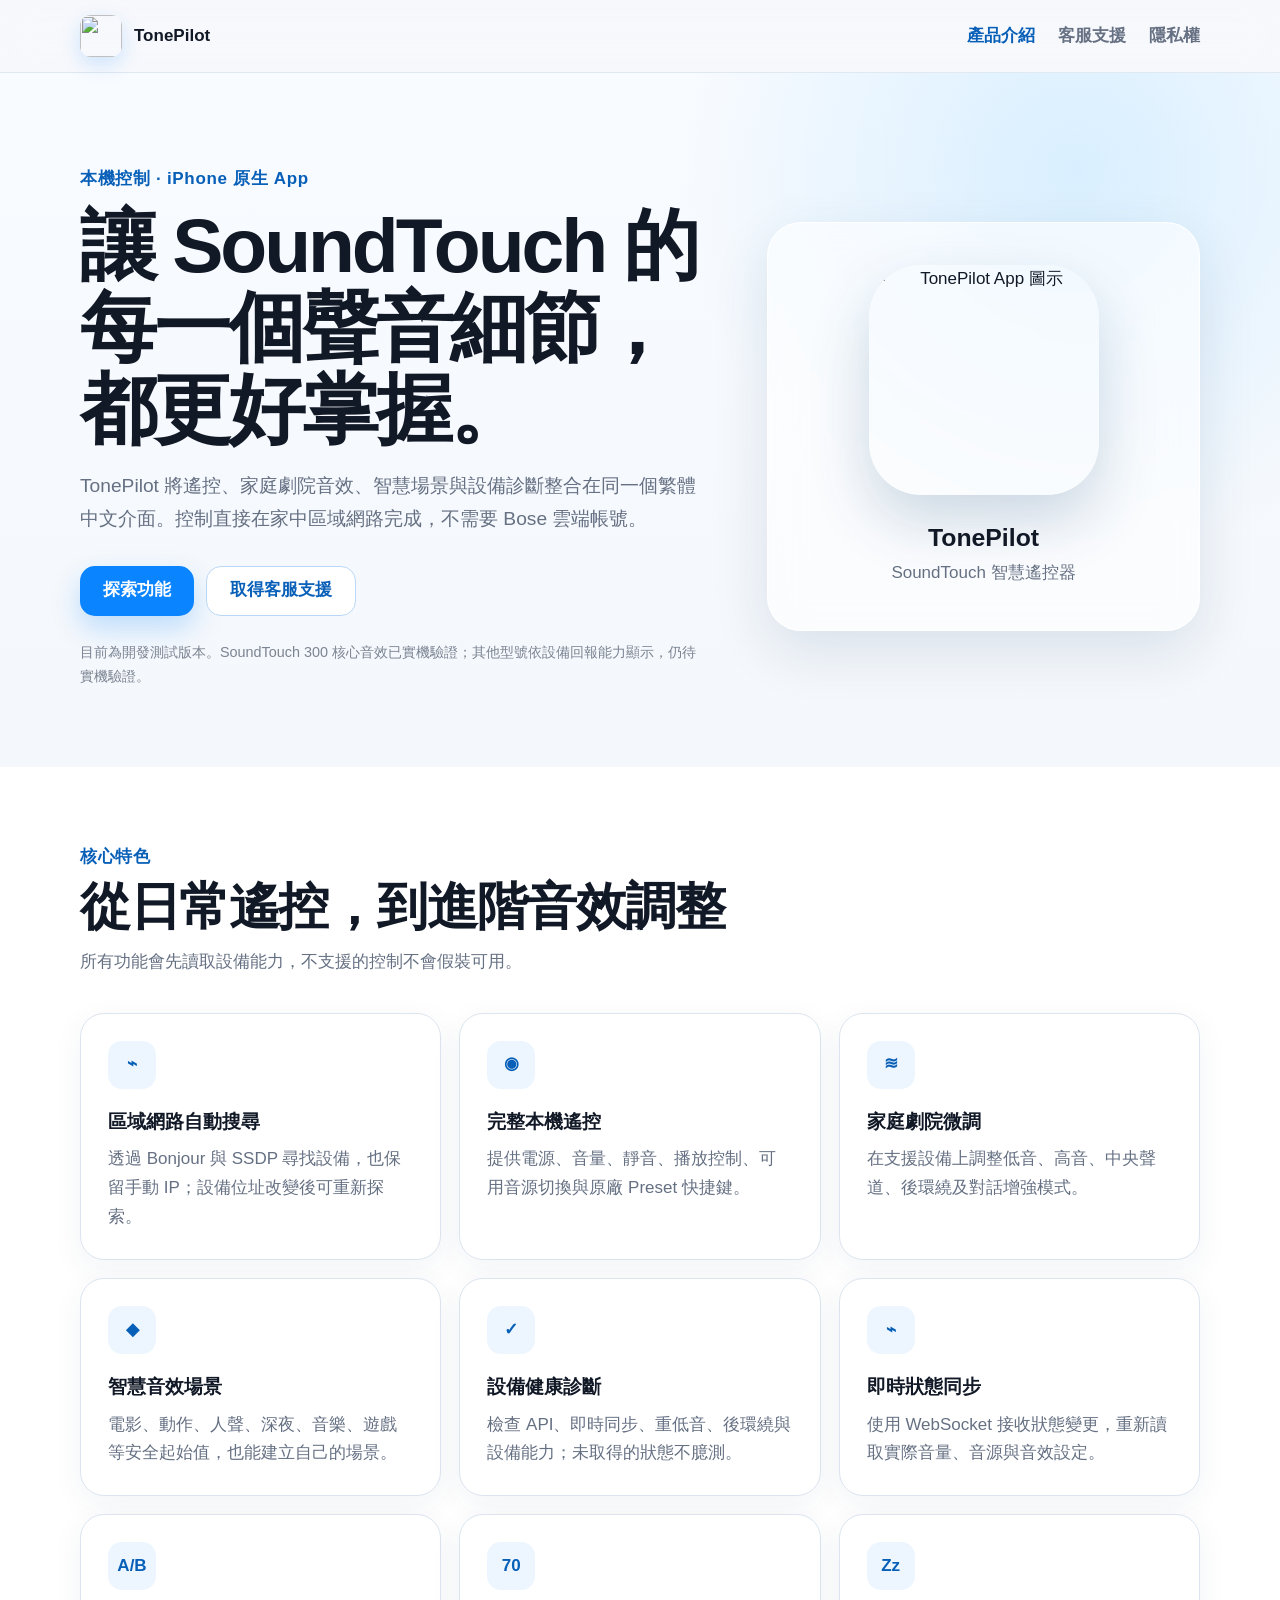
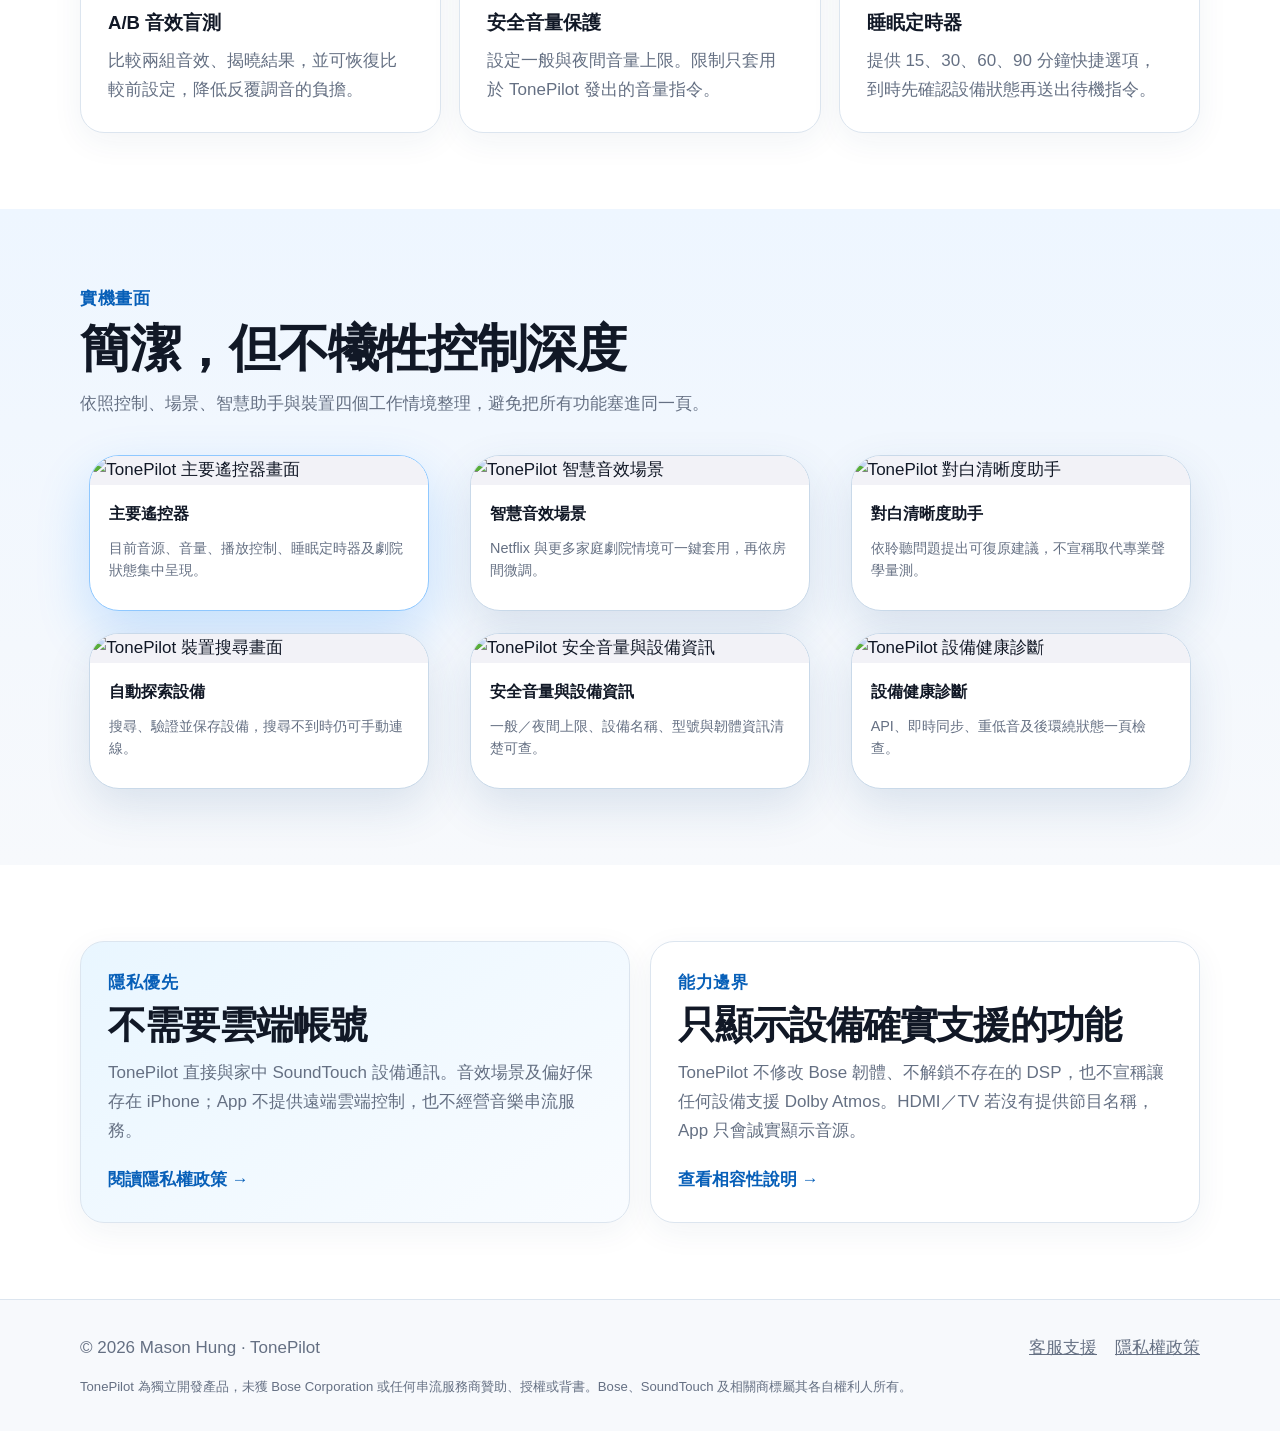
==== index.html @ 0eb0bddc "發布 TonePilot 支援網站" ====
<!doctype html>
<html lang="zh-Hant">
<head>
  <meta charset="utf-8">
  <meta name="viewport" content="width=device-width, initial-scale=1">
  <meta name="description" content="TonePilot 是專為相容 Bose SoundTouch 設備打造的 iPhone 智慧遙控與音效控制中心。">
  <title>TonePilot｜SoundTouch 智慧遙控器</title>
  <link rel="icon" type="image/png" href="assets/app-icon.png">
  <link rel="stylesheet" href="styles.css">
</head>
<body>
  <header class="site-header">
    <div class="wrap nav">
      <a class="brand" href="index.html"><img src="assets/app-icon.png" alt=""><span>TonePilot</span></a>
      <nav class="nav-links" aria-label="主要導覽">
        <a href="index.html" aria-current="page">產品介紹</a>
        <a href="support.html">客服支援</a>
        <a href="privacy.html">隱私權</a>
      </nav>
    </div>
  </header>

  <main>
    <section class="hero">
      <div class="wrap hero-grid">
        <div>
          <div class="eyebrow">本機控制 · iPhone 原生 App</div>
          <h1>讓 SoundTouch 的每一個聲音細節，都更好掌握。</h1>
          <p class="lead">TonePilot 將遙控、家庭劇院音效、智慧場景與設備診斷整合在同一個繁體中文介面。控制直接在家中區域網路完成，不需要 Bose 雲端帳號。</p>
          <div class="actions">
            <a class="button primary" href="#features">探索功能</a>
            <a class="button secondary" href="support.html">取得客服支援</a>
          </div>
          <p class="development-note">目前為開發測試版本。SoundTouch 300 核心音效已實機驗證；其他型號依設備回報能力顯示，仍待實機驗證。</p>
        </div>
        <div class="hero-product">
          <img class="app-icon" src="assets/app-icon.png" alt="TonePilot App 圖示">
          <div><strong>TonePilot</strong><span>SoundTouch 智慧遙控器</span></div>
        </div>
      </div>
    </section>

    <section class="section white" id="features">
      <div class="wrap">
        <div class="section-head"><div class="eyebrow">核心特色</div><h2>從日常遙控，到進階音效調整</h2><p>所有功能會先讀取設備能力，不支援的控制不會假裝可用。</p></div>
        <div class="features">
          <article class="card"><div class="feature-icon">⌁</div><h3>區域網路自動搜尋</h3><p>透過 Bonjour 與 SSDP 尋找設備，也保留手動 IP；設備位址改變後可重新探索。</p></article>
          <article class="card"><div class="feature-icon">◉</div><h3>完整本機遙控</h3><p>提供電源、音量、靜音、播放控制、可用音源切換與原廠 Preset 快捷鍵。</p></article>
          <article class="card"><div class="feature-icon">≋</div><h3>家庭劇院微調</h3><p>在支援設備上調整低音、高音、中央聲道、後環繞及對話增強模式。</p></article>
          <article class="card"><div class="feature-icon">◆</div><h3>智慧音效場景</h3><p>電影、動作、人聲、深夜、音樂、遊戲等安全起始值，也能建立自己的場景。</p></article>
          <article class="card"><div class="feature-icon">✓</div><h3>設備健康診斷</h3><p>檢查 API、即時同步、重低音、後環繞與設備能力；未取得的狀態不臆測。</p></article>
          <article class="card"><div class="feature-icon">⌁</div><h3>即時狀態同步</h3><p>使用 WebSocket 接收狀態變更，重新讀取實際音量、音源與音效設定。</p></article>
          <article class="card"><div class="feature-icon">A/B</div><h3>A/B 音效盲測</h3><p>比較兩組音效、揭曉結果，並可恢復比較前設定，降低反覆調音的負擔。</p></article>
          <article class="card"><div class="feature-icon">70</div><h3>安全音量保護</h3><p>設定一般與夜間音量上限。限制只套用於 TonePilot 發出的音量指令。</p></article>
          <article class="card"><div class="feature-icon">Zz</div><h3>睡眠定時器</h3><p>提供 15、30、60、90 分鐘快捷選項，到時先確認設備狀態再送出待機指令。</p></article>
        </div>
      </div>
    </section>

    <section class="section showcase">
      <div class="wrap">
        <div class="section-head"><div class="eyebrow">實機畫面</div><h2>簡潔，但不犧牲控制深度</h2><p>依照控制、場景、智慧助手與裝置四個工作情境整理，避免把所有功能塞進同一頁。</p></div>
        <div class="screens">
          <figure class="phone-shot featured"><img src="assets/control.jpg" alt="TonePilot 主要遙控器畫面" loading="lazy"><figcaption><strong>主要遙控器</strong><span>目前音源、音量、播放控制、睡眠定時器及劇院狀態集中呈現。</span></figcaption></figure>
          <figure class="phone-shot"><img src="assets/scenes.jpg" alt="TonePilot 智慧音效場景" loading="lazy"><figcaption><strong>智慧音效場景</strong><span>Netflix 與更多家庭劇院情境可一鍵套用，再依房間微調。</span></figcaption></figure>
          <figure class="phone-shot"><img src="assets/assistant.jpg" alt="TonePilot 對白清晰度助手" loading="lazy"><figcaption><strong>對白清晰度助手</strong><span>依聆聽問題提出可復原建議，不宣稱取代專業聲學量測。</span></figcaption></figure>
          <figure class="phone-shot"><img src="assets/devices.jpg" alt="TonePilot 裝置搜尋畫面" loading="lazy"><figcaption><strong>自動探索設備</strong><span>搜尋、驗證並保存設備，搜尋不到時仍可手動連線。</span></figcaption></figure>
          <figure class="phone-shot"><img src="assets/safety.jpg" alt="TonePilot 安全音量與設備資訊" loading="lazy"><figcaption><strong>安全音量與設備資訊</strong><span>一般／夜間上限、設備名稱、型號與韌體資訊清楚可查。</span></figcaption></figure>
          <figure class="phone-shot"><img src="assets/diagnostics.jpg" alt="TonePilot 設備健康診斷" loading="lazy"><figcaption><strong>設備健康診斷</strong><span>API、即時同步、重低音及後環繞狀態一頁檢查。</span></figcaption></figure>
        </div>
      </div>
    </section>

    <section class="section white">
      <div class="wrap split">
        <article class="card emphasis"><div class="eyebrow">隱私優先</div><h2>不需要雲端帳號</h2><p>TonePilot 直接與家中 SoundTouch 設備通訊。音效場景及偏好保存在 iPhone；App 不提供遠端雲端控制，也不經營音樂串流服務。</p><a class="text-link" href="privacy.html">閱讀隱私權政策 →</a></article>
        <article class="card"><div class="eyebrow">能力邊界</div><h2>只顯示設備確實支援的功能</h2><p>TonePilot 不修改 Bose 韌體、不解鎖不存在的 DSP，也不宣稱讓任何設備支援 Dolby Atmos。HDMI／TV 若沒有提供節目名稱，App 只會誠實顯示音源。</p><a class="text-link" href="support.html#compatibility">查看相容性說明 →</a></article>
      </div>
    </section>
  </main>

  <footer class="site-footer"><div class="wrap footer-row"><span>© 2026 Mason Hung · TonePilot</span><nav><a href="support.html">客服支援</a><a href="privacy.html">隱私權政策</a></nav></div><div class="wrap disclaimer">TonePilot 為獨立開發產品，未獲 Bose Corporation 或任何串流服務商贊助、授權或背書。Bose、SoundTouch 及相關商標屬其各自權利人所有。</div></footer>
</body>
</html>
---- styles.css ----
:root {
  color-scheme: light;
  --blue: #0a84ff;
  --blue-dark: #075fb8;
  --ink: #111826;
  --muted: #657083;
  --line: #dce5ef;
  --surface: #fff;
  --soft: #edf6ff;
  --page: #f5f7fb;
  --green: #23a55a;
  --shadow: 0 20px 56px rgba(22, 62, 104, .12);
}

* { box-sizing: border-box; }
html { scroll-behavior: smooth; }
body { margin: 0; font-family: -apple-system, BlinkMacSystemFont, "SF Pro Text", "PingFang TC", "Noto Sans TC", sans-serif; color: var(--ink); background: var(--page); font-size: 17px; line-height: 1.7; }
a { color: var(--blue-dark); }
.wrap { width: min(1120px, calc(100% - 40px)); margin: 0 auto; }
.site-header { position: sticky; top: 0; z-index: 20; border-bottom: 1px solid rgba(220, 229, 239, .84); background: rgba(247, 249, 252, .88); backdrop-filter: blur(18px); }
.nav { min-height: 72px; display: flex; align-items: center; gap: 28px; }
.brand { display: flex; align-items: center; gap: 12px; text-decoration: none; color: var(--ink); font-weight: 780; }
.brand img { width: 42px; height: 42px; border-radius: 11px; box-shadow: 0 7px 20px rgba(10, 132, 255, .18); }
.nav-links { margin-left: auto; display: flex; gap: 23px; }
.nav-links a { color: var(--muted); text-decoration: none; font-weight: 650; }
.nav-links a:hover, .nav-links a[aria-current="page"] { color: var(--blue-dark); }
.hero { padding: 92px 0 78px; overflow: hidden; background: radial-gradient(circle at 84% 14%, #d9efff 0, transparent 32%), linear-gradient(180deg, #f8fbff 0%, #f4f7fb 100%); }
.hero-grid { display: grid; grid-template-columns: 1.18fr .82fr; gap: 64px; align-items: center; }
.eyebrow { color: var(--blue-dark); font-weight: 780; letter-spacing: .04em; }
h1 { margin: 10px 0 20px; max-width: 790px; font-size: clamp(2.55rem, 6vw, 5rem); line-height: 1.07; letter-spacing: -.04em; }
.lead { max-width: 720px; color: var(--muted); font-size: 1.2rem; }
.actions { display: flex; flex-wrap: wrap; gap: 12px; margin-top: 30px; }
.button { display: inline-flex; align-items: center; justify-content: center; min-height: 50px; padding: 0 23px; border-radius: 15px; text-decoration: none; font-weight: 740; }
.button.primary { color: white; background: var(--blue); box-shadow: 0 12px 28px rgba(10, 132, 255, .24); }
.button.secondary { color: var(--blue-dark); border: 1px solid #b9d8f7; background: var(--surface); }
.development-note { max-width: 700px; margin: 24px 0 0; color: #7b8492; font-size: .9rem; }
.hero-product { display: grid; justify-items: center; gap: 22px; padding: 42px 28px; border: 1px solid rgba(255,255,255,.9); border-radius: 34px; background: rgba(255,255,255,.6); box-shadow: var(--shadow); backdrop-filter: blur(18px); text-align: center; }
.hero-product .app-icon { width: min(230px, 62vw); aspect-ratio: 1; border-radius: 52px; box-shadow: 0 26px 60px rgba(22, 70, 120, .2); }
.hero-product strong { display: block; font-size: 1.55rem; }
.hero-product span { display: block; color: var(--muted); }
.section { padding: 76px 0; }
.section.white { background: var(--surface); }
.showcase { background: linear-gradient(180deg, #eef6ff 0%, #f7f9fc 100%); }
.section-head { max-width: 760px; margin-bottom: 36px; }
.section h2, .legal h1 { margin: 6px 0 12px; font-size: clamp(2rem, 4vw, 3.25rem); line-height: 1.14; letter-spacing: -.028em; }
.section-head p, .page-hero p { color: var(--muted); margin: 0; }
.features { display: grid; grid-template-columns: repeat(3, 1fr); gap: 18px; }
.card { padding: 27px; border: 1px solid var(--line); border-radius: 24px; background: var(--surface); box-shadow: 0 9px 32px rgba(30, 70, 110, .06); }
.feature-icon { display: grid; place-items: center; width: 48px; height: 48px; margin-bottom: 17px; border-radius: 14px; color: var(--blue-dark); background: var(--soft); font-weight: 820; }
.card h3 { margin: 0 0 8px; font-size: 1.16rem; }
.card p { margin: 0; color: var(--muted); }
.screens { display: grid; grid-template-columns: repeat(3, minmax(0, 1fr)); gap: 22px; align-items: start; }
.phone-shot { width: 100%; max-width: 340px; margin: 0 auto; overflow: hidden; border: 1px solid #c9d9e9; border-radius: 30px; background: var(--surface); box-shadow: 0 18px 46px rgba(28, 78, 128, .13); }
.phone-shot img { display: block; width: 100%; height: auto; background: #f2f2f7; }
.phone-shot figcaption { display: grid; gap: 4px; min-height: 125px; padding: 17px 19px 20px; color: var(--muted); font-size: .9rem; line-height: 1.5; }
.phone-shot figcaption strong { color: var(--ink); font-size: 1rem; }
.phone-shot.featured { border-color: #8fc8ff; box-shadow: 0 22px 54px rgba(10, 132, 255, .2); }
.split { display: grid; grid-template-columns: 1fr 1fr; gap: 20px; }
.split .card h2 { font-size: clamp(1.8rem, 3vw, 2.5rem); }
.emphasis { background: linear-gradient(145deg, #e9f6ff, #f9fcff); }
.text-link { display: inline-block; margin-top: 20px; text-decoration: none; font-weight: 740; }
.page-hero { padding: 68px 0 28px; }
.legal { padding: 24px 0 86px; }
.legal article { max-width: 860px; padding: clamp(24px, 5vw, 54px); border: 1px solid var(--line); border-radius: 28px; background: var(--surface); box-shadow: var(--shadow); }
.legal h2 { margin-top: 36px; margin-bottom: 9px; font-size: 1.38rem; }
.legal h2:first-child { margin-top: 0; }
.legal p, .legal li { color: #49566a; }
.legal ul, .legal ol { padding-left: 1.3rem; }
.checklist li { margin-bottom: 9px; }
.faq { display: grid; gap: 12px; }
details { padding: 19px 20px; border: 1px solid var(--line); border-radius: 17px; background: var(--surface); }
summary { cursor: pointer; font-weight: 740; }
details p { margin: 10px 0 0; color: var(--muted); }
code { padding: 2px 6px; border-radius: 6px; background: #edf2f7; }
.table-wrap { overflow-x: auto; }
table { width: 100%; border-collapse: collapse; }
th, td { padding: 14px; border-bottom: 1px solid var(--line); text-align: left; vertical-align: top; }
th { color: var(--blue-dark); }
.note { margin: 28px 0 0; padding: 18px 20px; border-left: 4px solid var(--blue); border-radius: 10px; background: var(--soft); }
.contact-card { margin-top: 30px; padding: 29px; border-radius: 23px; color: white; background: linear-gradient(135deg, #0a84ff, #1751b9); }
.contact-card h2 { margin-top: 0; }
.contact-card p, .contact-card a { color: white; }
.contact-card a { font-weight: 760; }
.site-footer { padding: 34px 0; border-top: 1px solid var(--line); color: var(--muted); background: #f7f9fc; }
.footer-row { display: flex; align-items: center; gap: 18px; }
.footer-row nav { margin-left: auto; display: flex; gap: 18px; }
.footer-row a { color: var(--muted); }
.disclaimer { margin-top: 14px; font-size: .82rem; line-height: 1.55; }

@media (max-width: 800px) {
  .wrap { width: min(100% - 28px, 700px); }
  .nav { min-height: 64px; }
  .brand span { display: none; }
  .nav-links { gap: 14px; font-size: .92rem; }
  .hero { padding: 56px 0 48px; }
  .hero-grid { grid-template-columns: 1fr; gap: 28px; }
  .hero-product { order: -1; padding: 28px; }
  .hero-product .app-icon { width: 165px; border-radius: 38px; }
  .features { grid-template-columns: repeat(2, 1fr); }
  .screens { grid-template-columns: repeat(2, minmax(0, 1fr)); gap: 16px; }
  .section { padding: 54px 0; }
  .split { grid-template-columns: 1fr; }
}

@media (max-width: 540px) {
  body { font-size: 16px; }
  .nav-links { gap: 11px; font-size: .84rem; }
  .features, .screens { grid-template-columns: 1fr; }
  .phone-shot { max-width: 350px; }
  .footer-row { align-items: flex-start; flex-direction: column; }
  .footer-row nav { margin-left: 0; flex-wrap: wrap; }
}

@media (prefers-reduced-motion: no-preference) {
  .button, .card { transition: transform .18s ease, box-shadow .18s ease; }
  .button:hover, .card:hover { transform: translateY(-2px); }
}
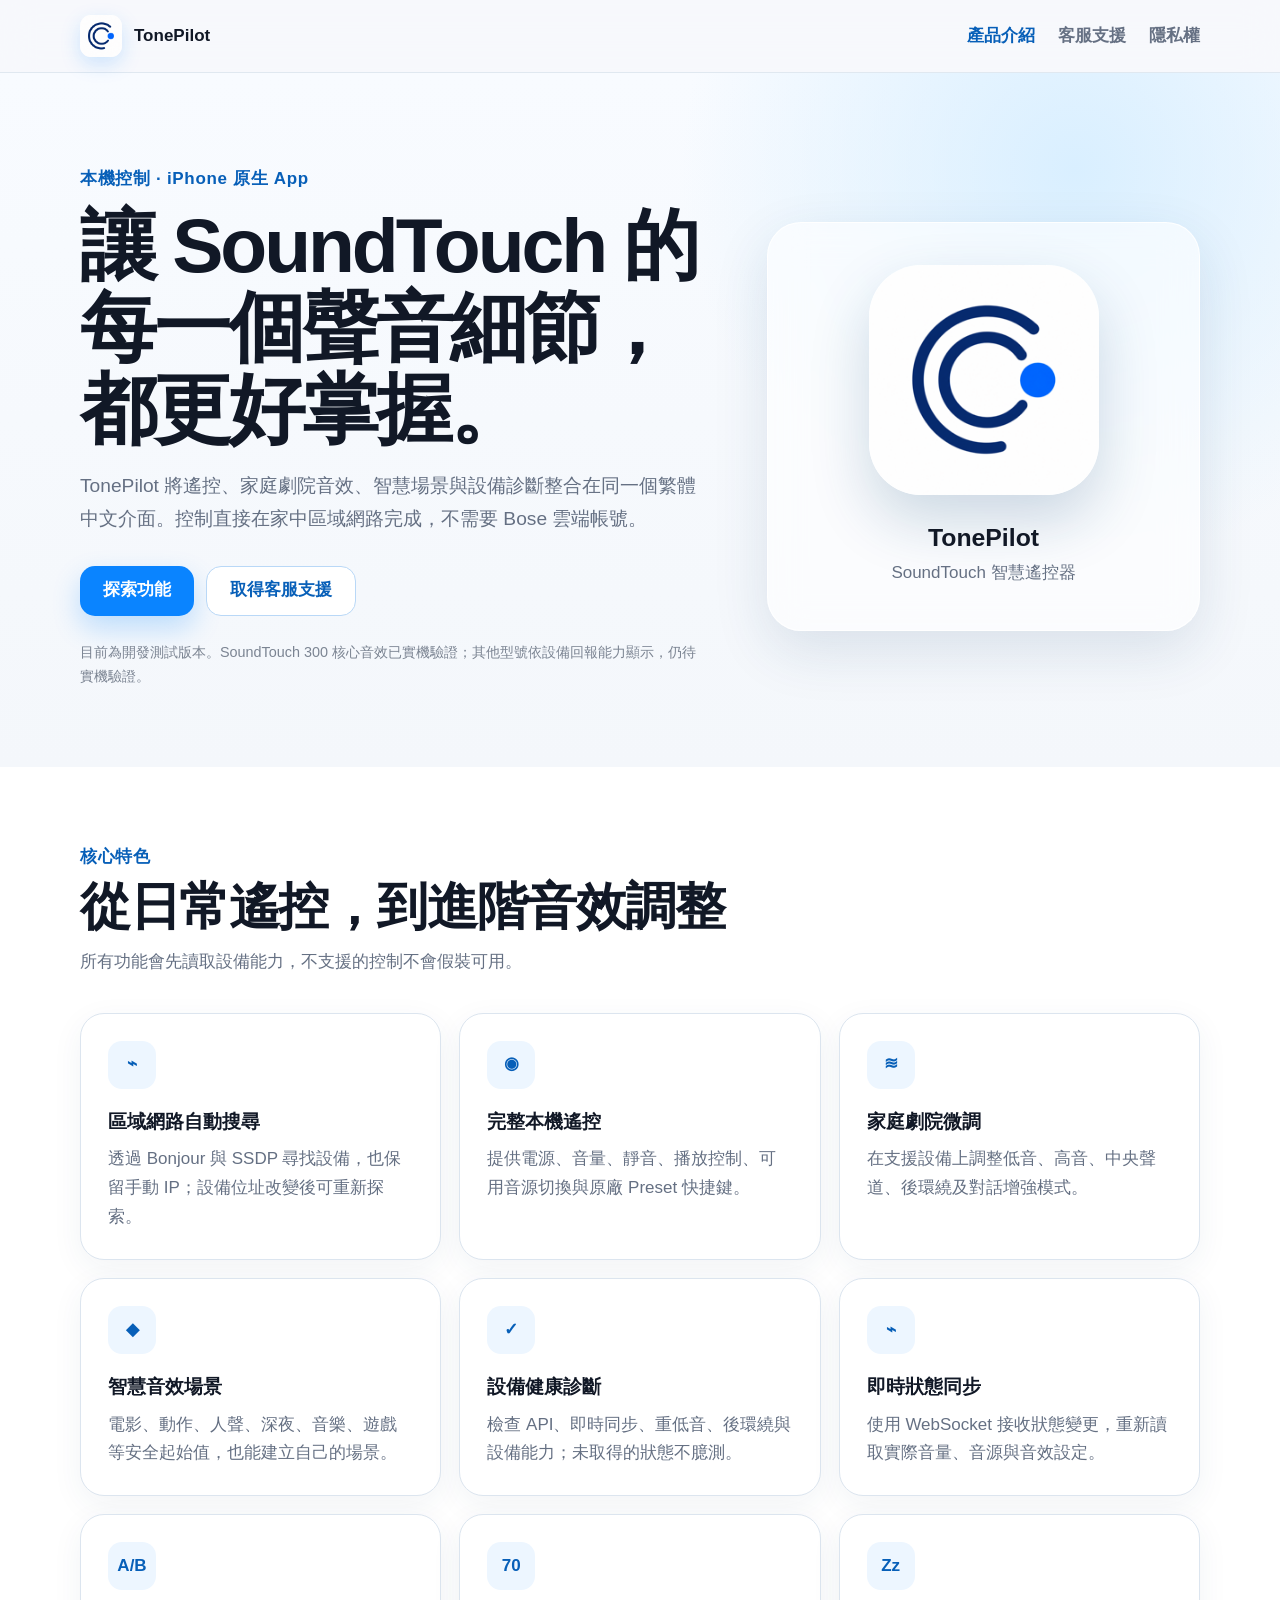
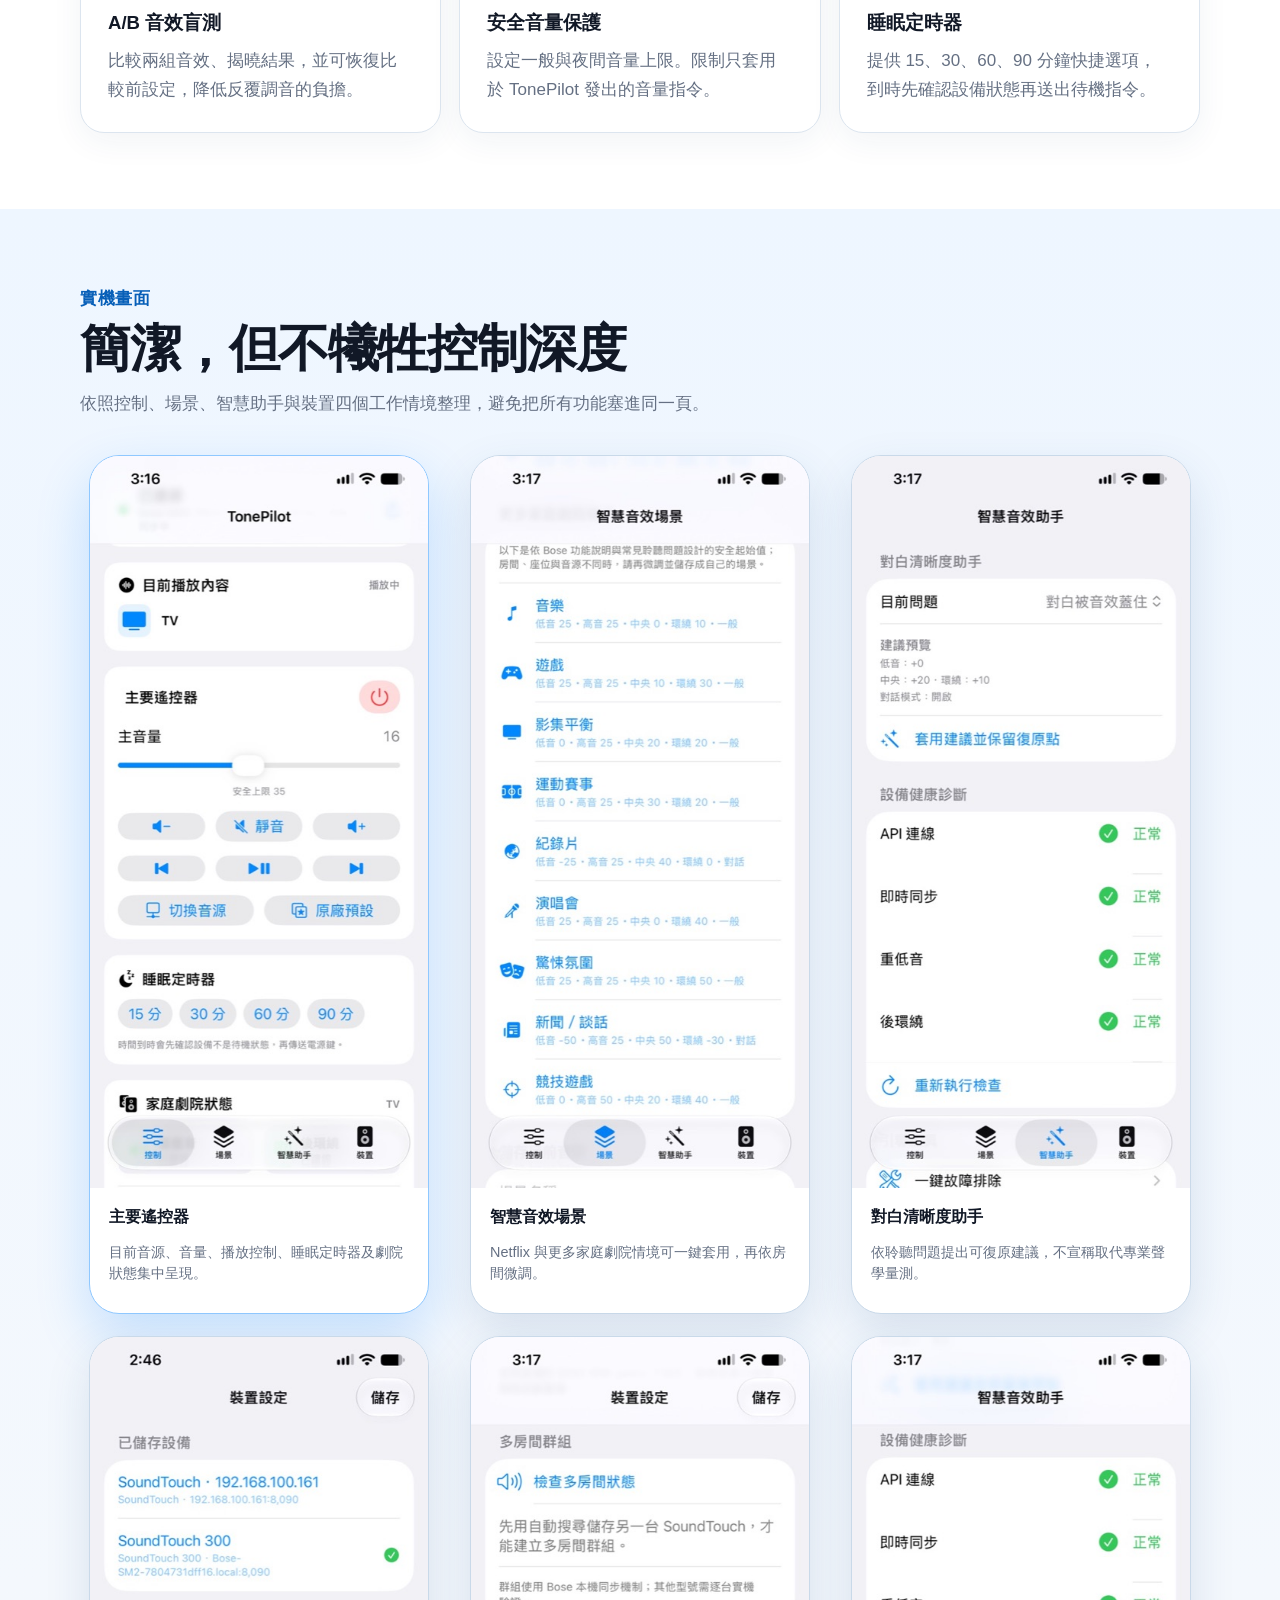
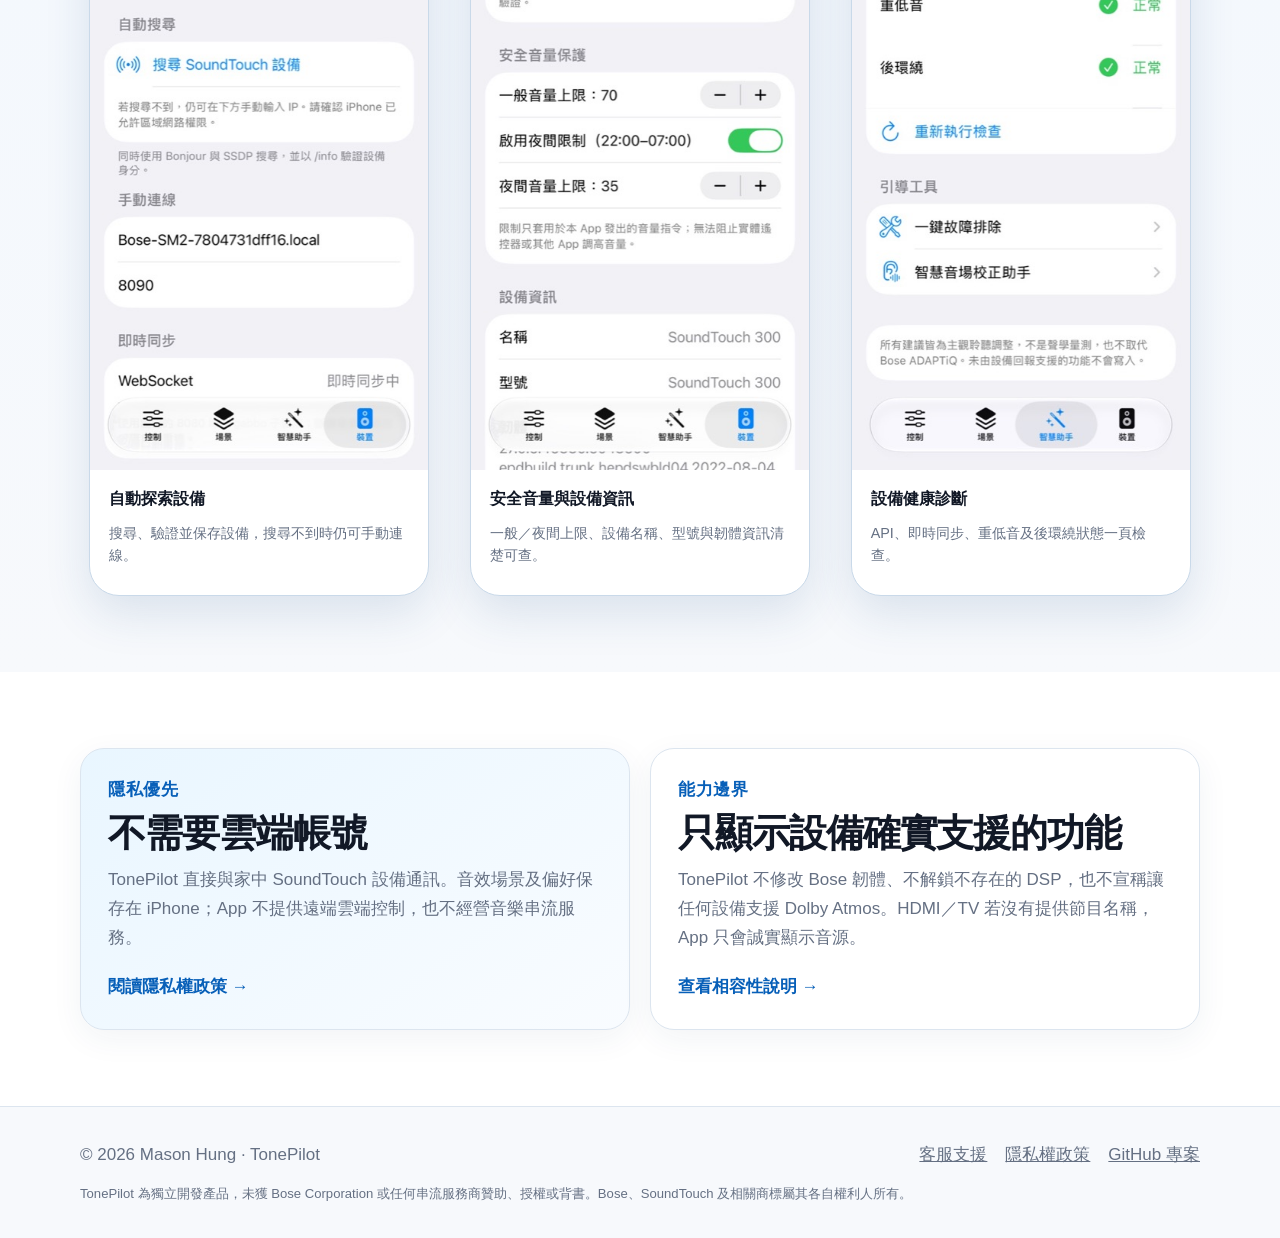
==== commit e911cd7d: "在頁尾加入 GitHub 專案連結" ====
--- a/index.html
+++ b/index.html
@@ -79,6 +79,6 @@
     </section>
   </main>
 
-  <footer class="site-footer"><div class="wrap footer-row"><span>© 2026 Mason Hung · TonePilot</span><nav><a href="support.html">客服支援</a><a href="privacy.html">隱私權政策</a></nav></div><div class="wrap disclaimer">TonePilot 為獨立開發產品，未獲 Bose Corporation 或任何串流服務商贊助、授權或背書。Bose、SoundTouch 及相關商標屬其各自權利人所有。</div></footer>
+  <footer class="site-footer"><div class="wrap footer-row"><span>© 2026 Mason Hung · TonePilot</span><nav><a href="support.html">客服支援</a><a href="privacy.html">隱私權政策</a><a href="https://github.com/MasonHung8888/tonepilot-support" target="_blank" rel="noopener noreferrer">GitHub 專案</a></nav></div><div class="wrap disclaimer">TonePilot 為獨立開發產品，未獲 Bose Corporation 或任何串流服務商贊助、授權或背書。Bose、SoundTouch 及相關商標屬其各自權利人所有。</div></footer>
 </body>
 </html>
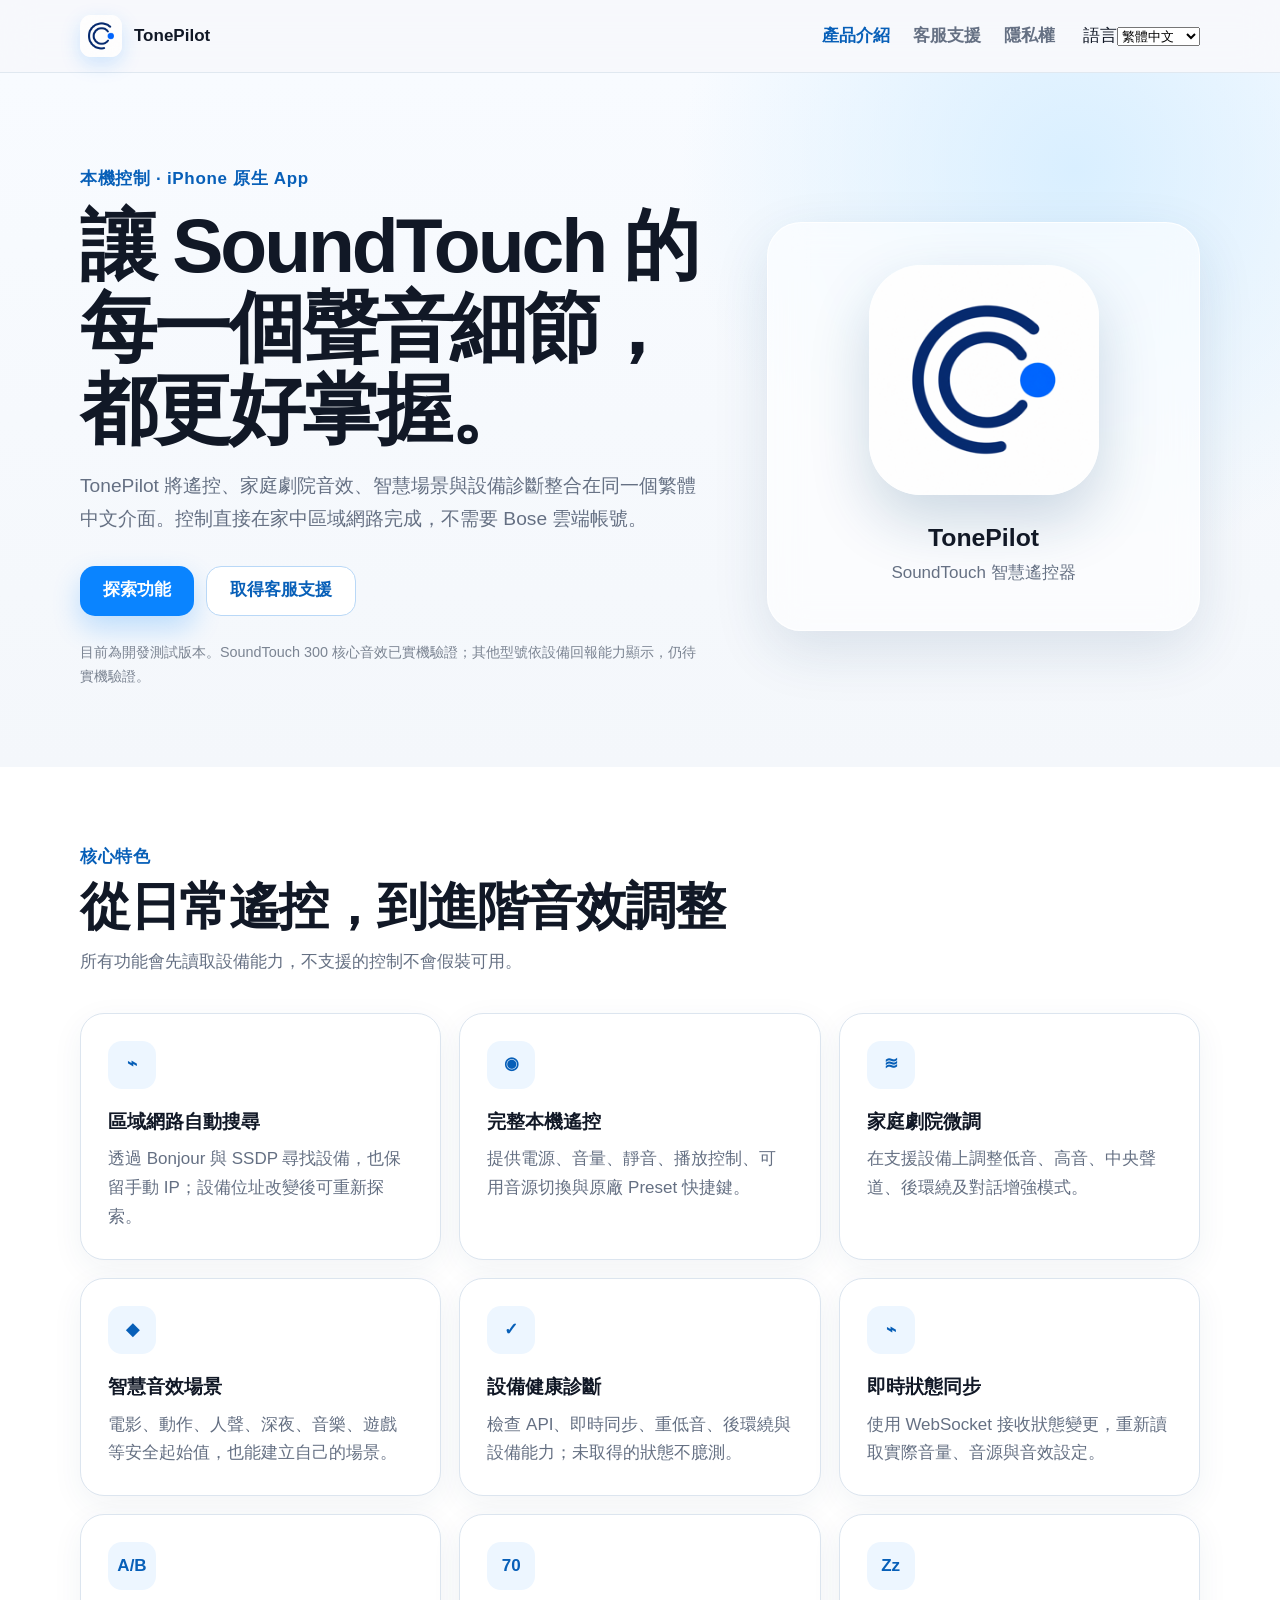
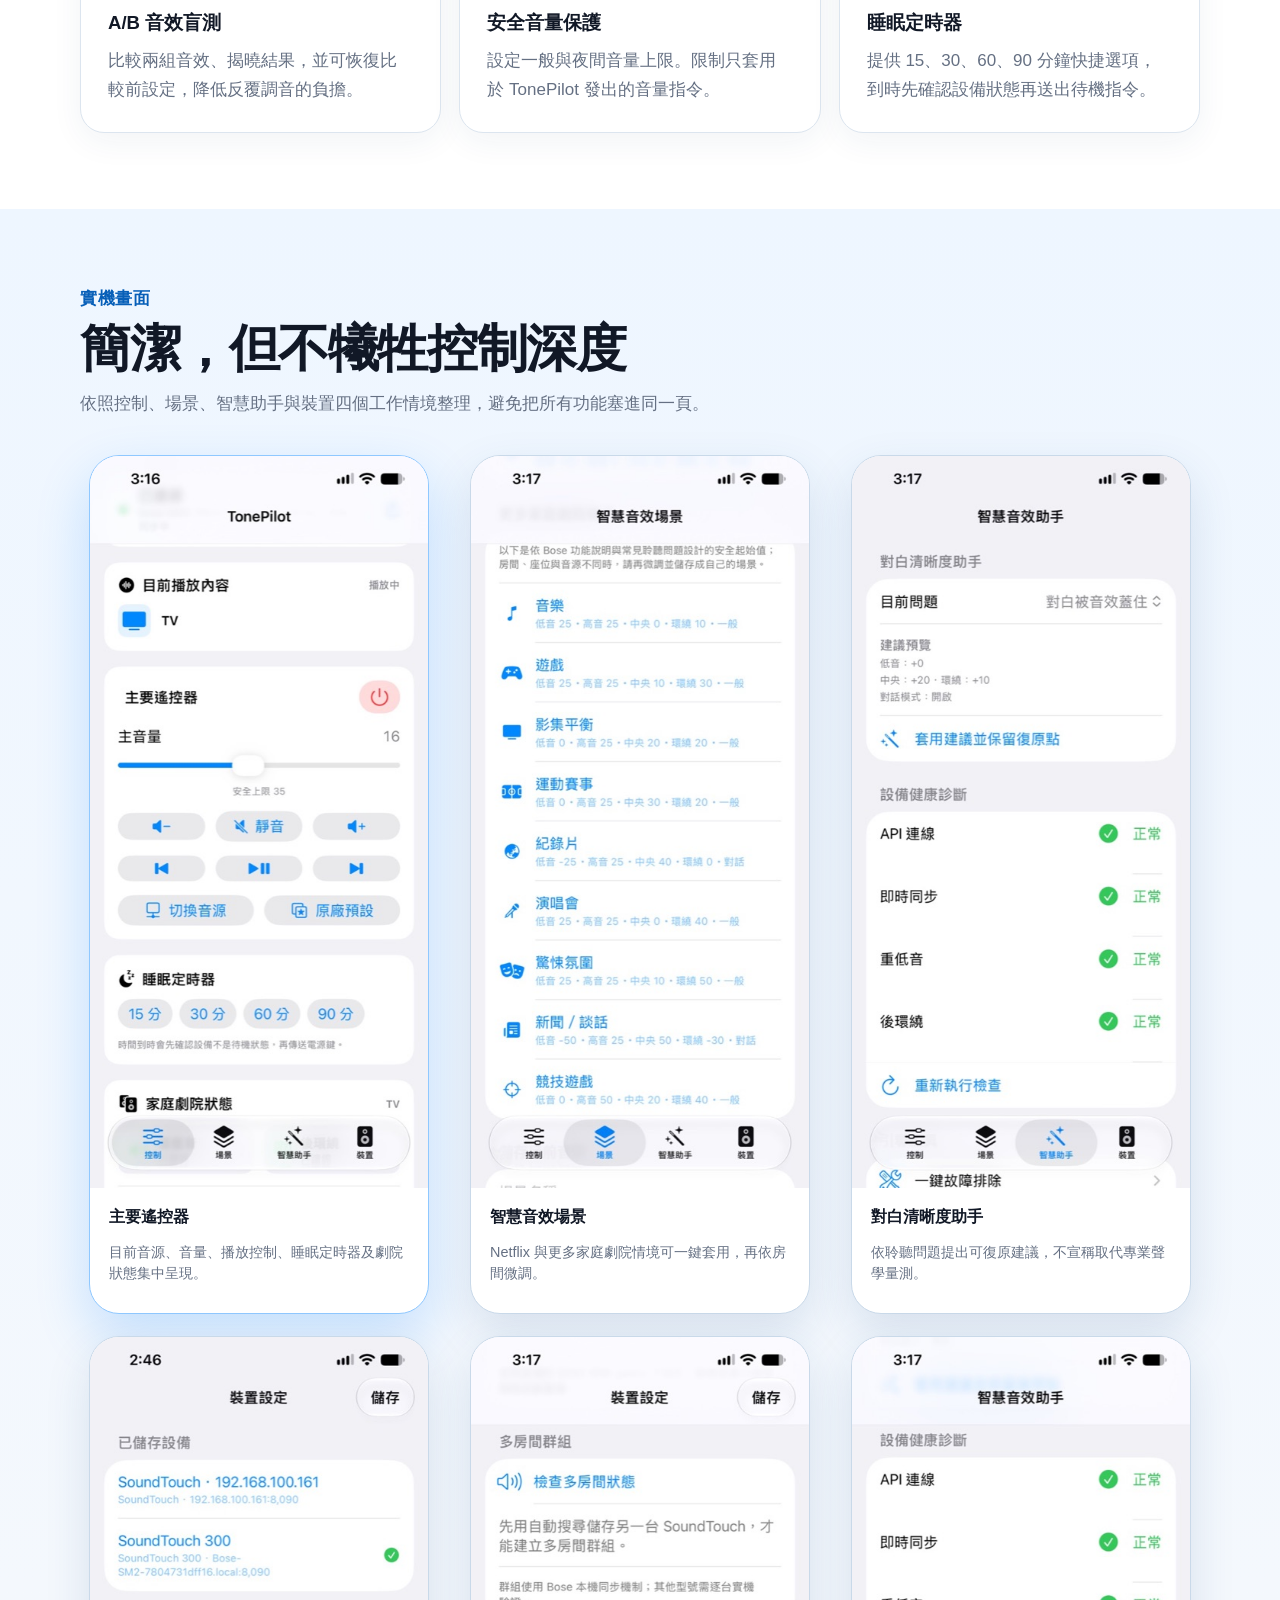
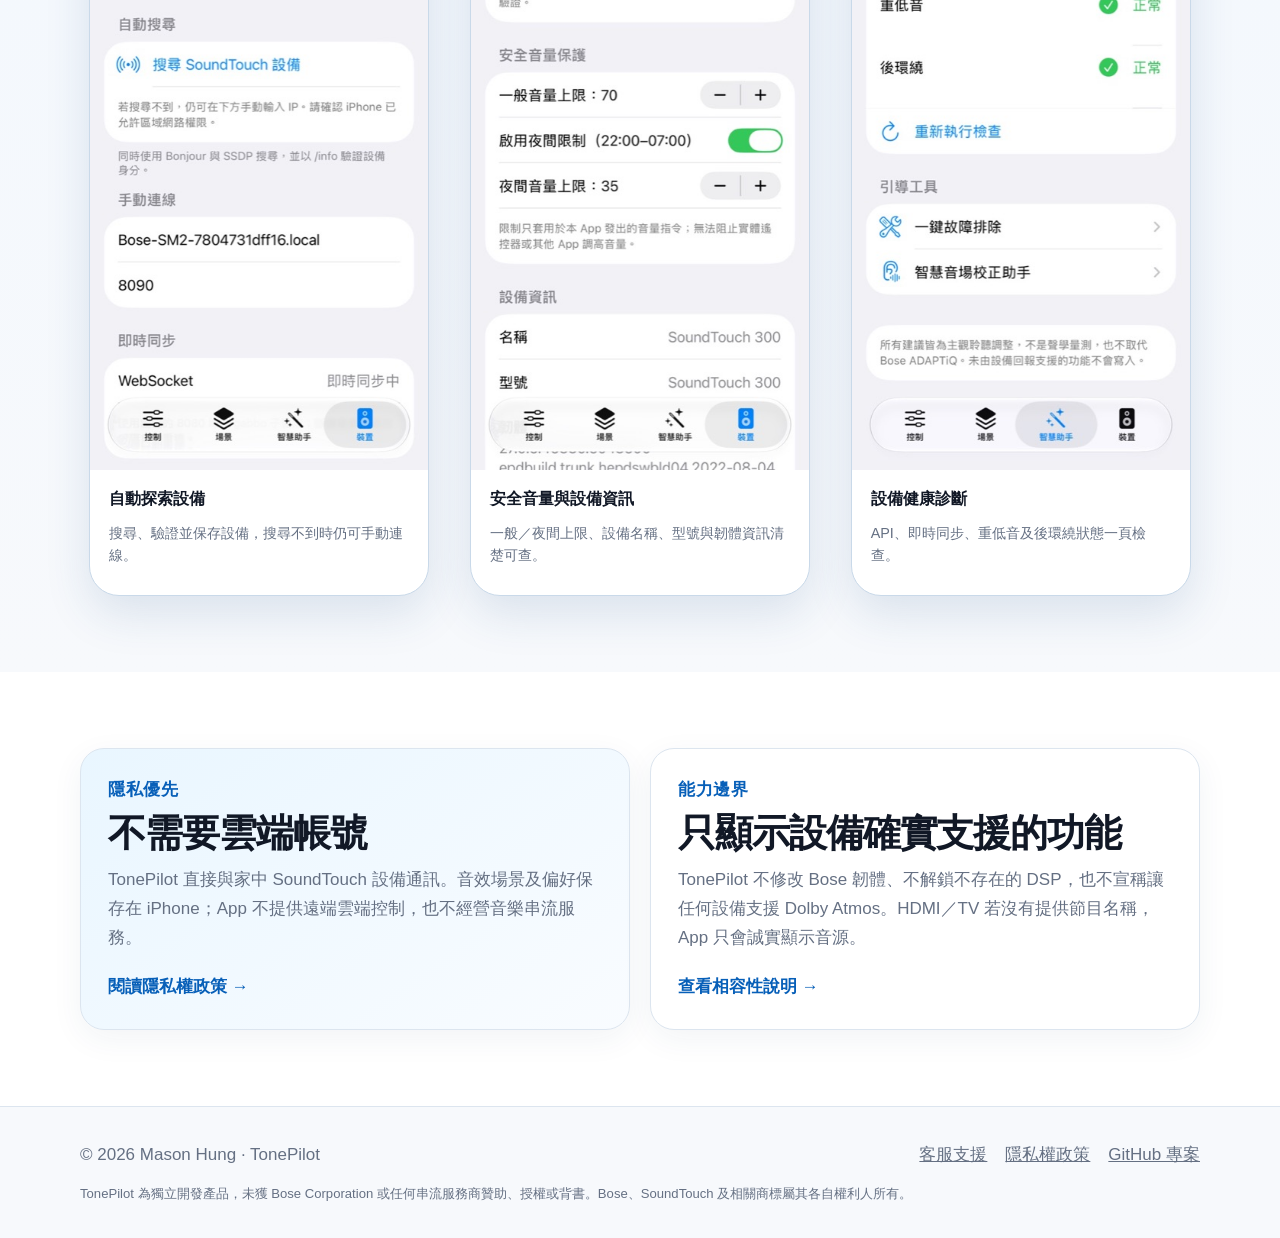
==== commit 8ddd7198: "Add TonePilot multilingual selector to index.html" ====
--- a/index.html
+++ b/index.html
@@ -17,6 +17,7 @@
         <a href="support.html">客服支援</a>
         <a href="privacy.html">隱私權</a>
       </nav>
+      <label class="language-picker"><span class="sr-only">語言</span><select data-language aria-label="語言"><option value="zh-Hant">繁體中文</option><option value="zh-Hans">简体中文</option><option value="ja">日本語</option><option value="en">English</option><option value="de">Deutsch</option><option value="vi">Tiếng Việt</option></select></label>
     </div>
   </header>
 
@@ -81,4 +82,5 @@
 
   <footer class="site-footer"><div class="wrap footer-row"><span>© 2026 Mason Hung · TonePilot</span><nav><a href="support.html">客服支援</a><a href="privacy.html">隱私權政策</a><a href="https://github.com/MasonHung8888/tonepilot-support" target="_blank" rel="noopener noreferrer">GitHub 專案</a></nav></div><div class="wrap disclaimer">TonePilot 為獨立開發產品，未獲 Bose Corporation 或任何串流服務商贊助、授權或背書。Bose、SoundTouch 及相關商標屬其各自權利人所有。</div></footer>
 </body>
+<script src="i18n.js"></script>
 </html>
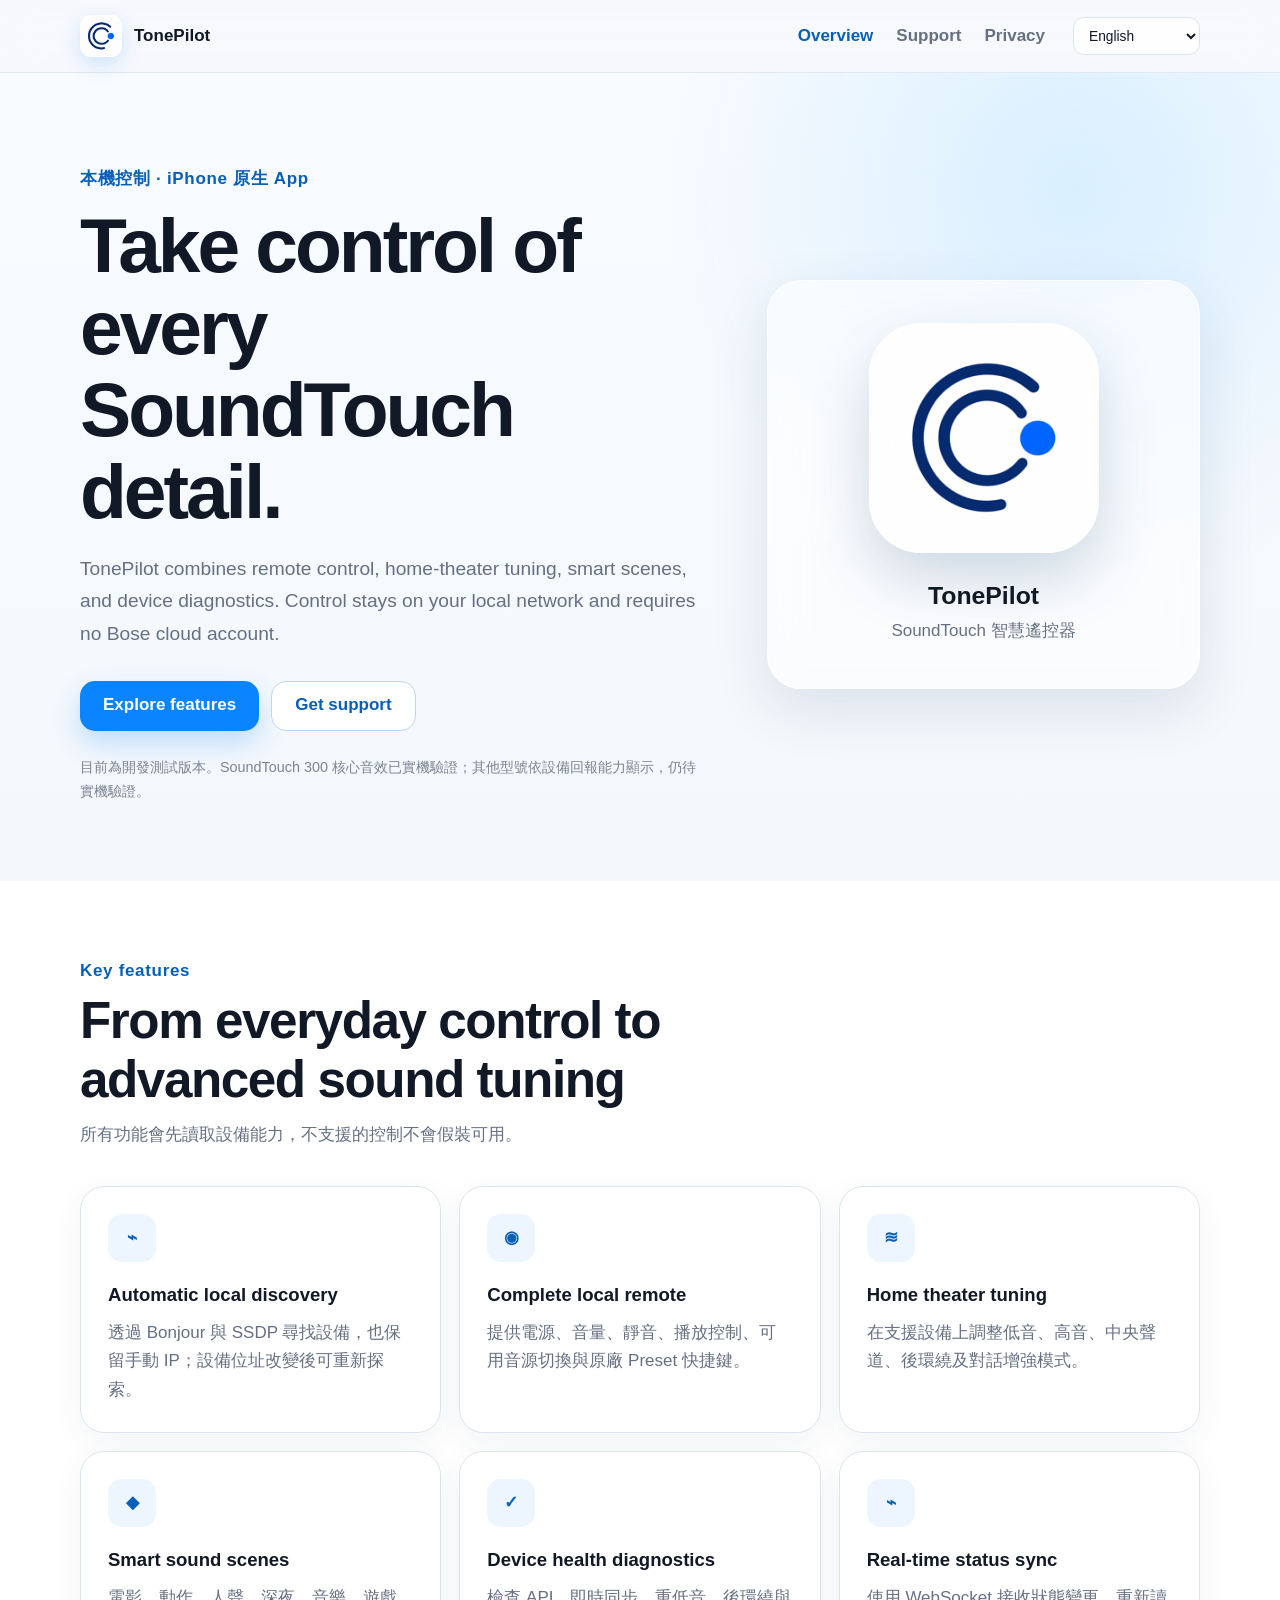
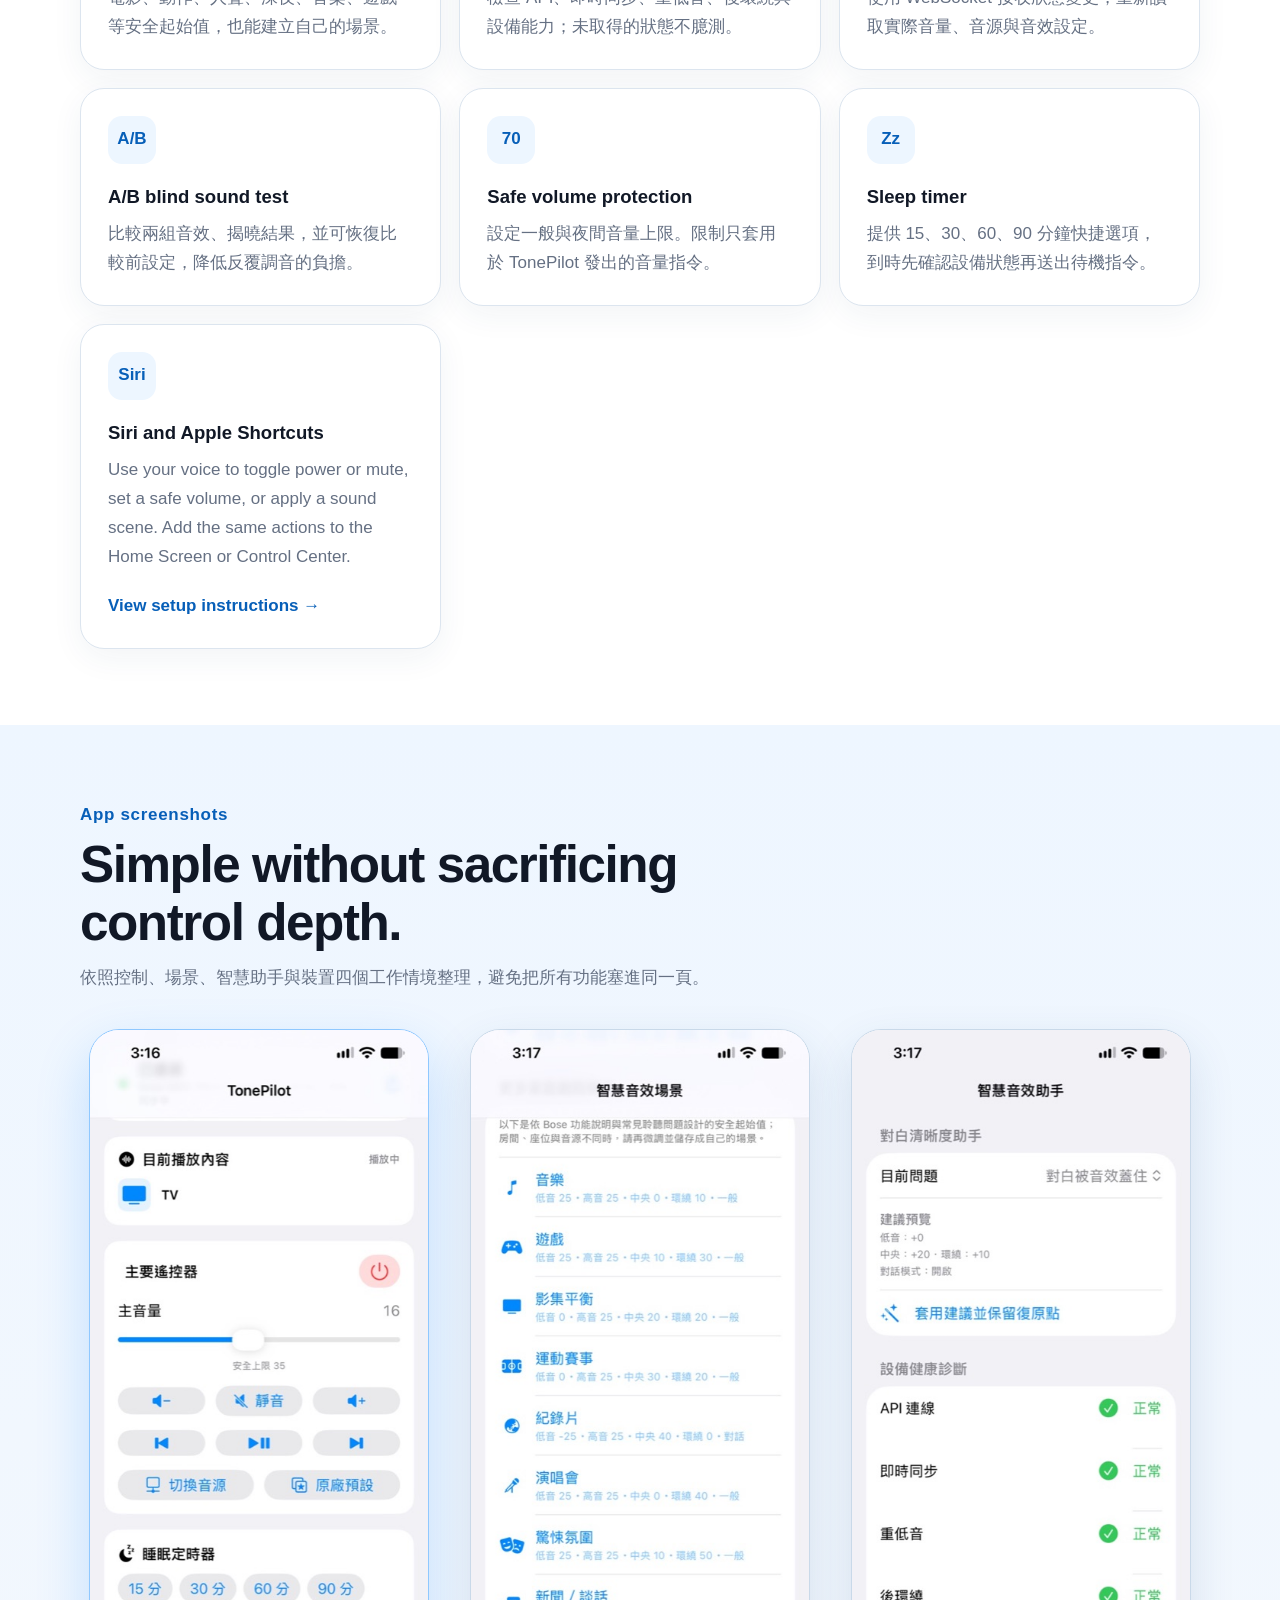
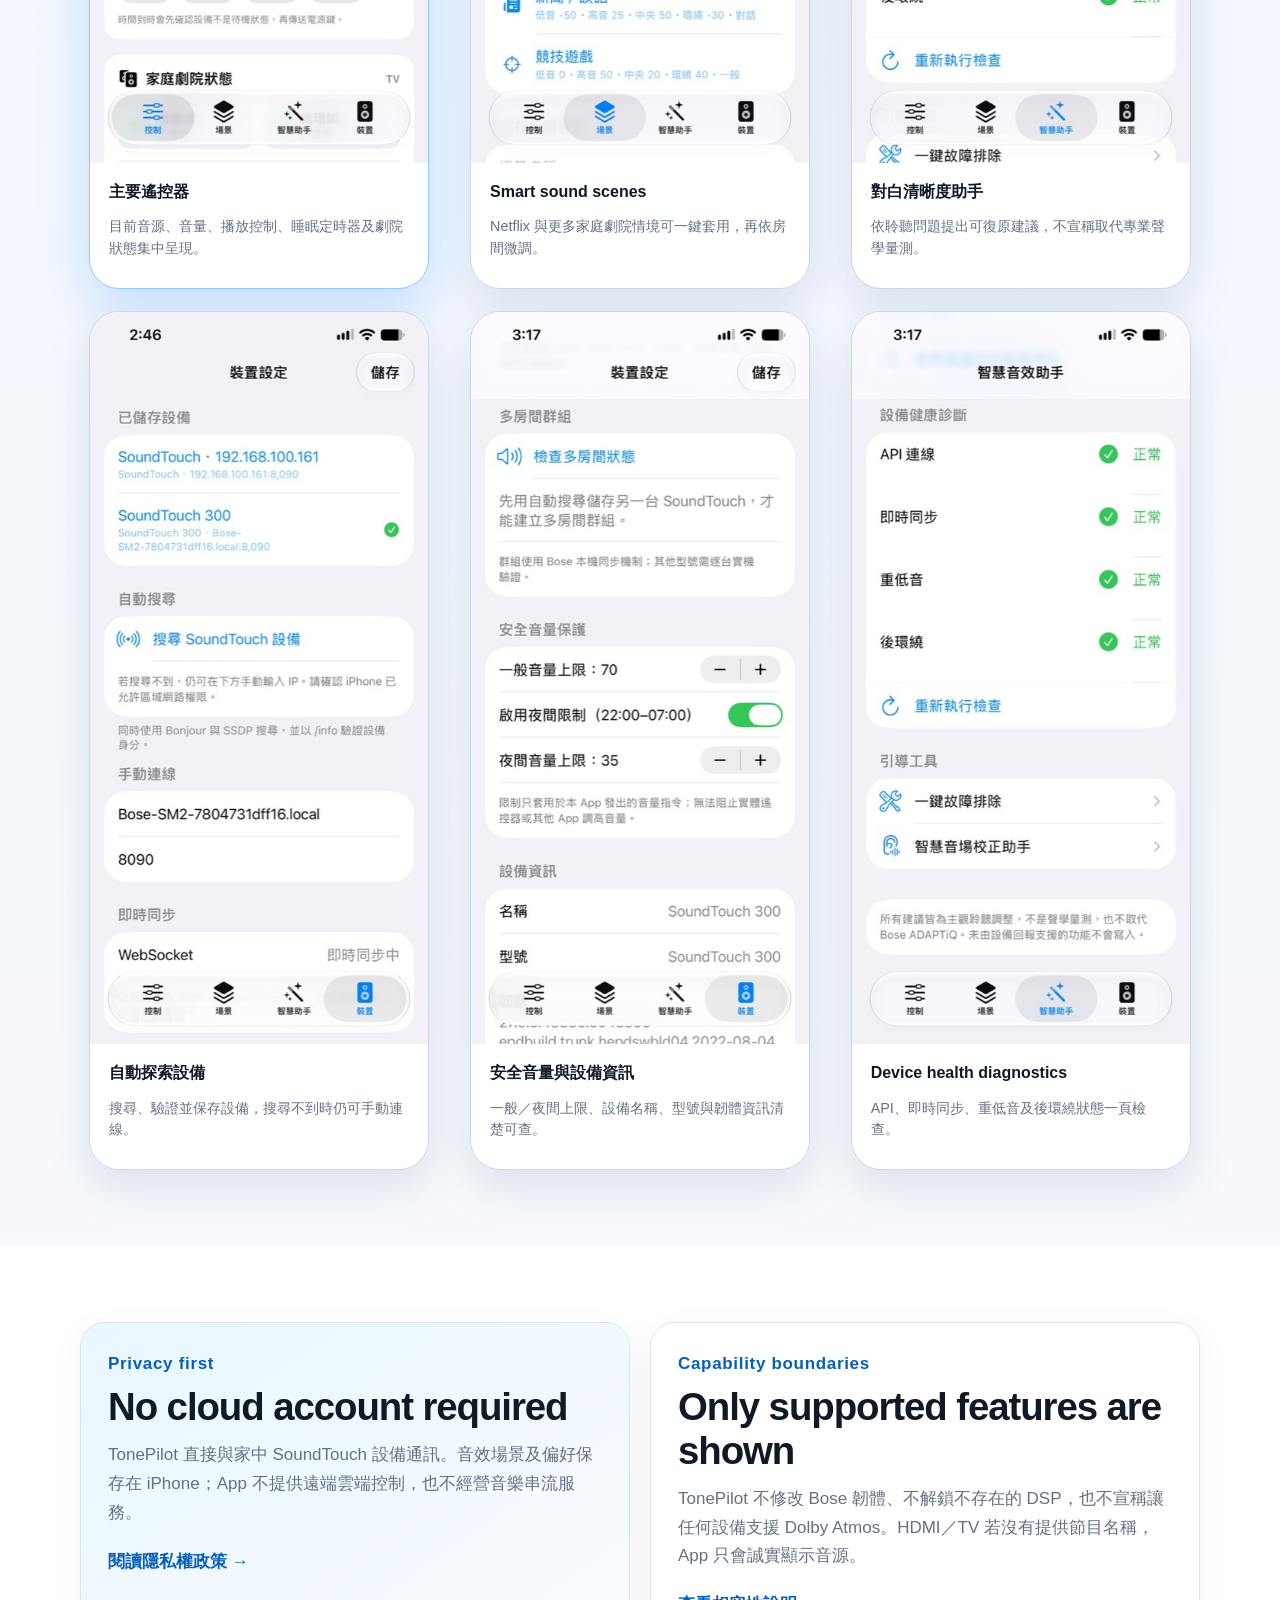
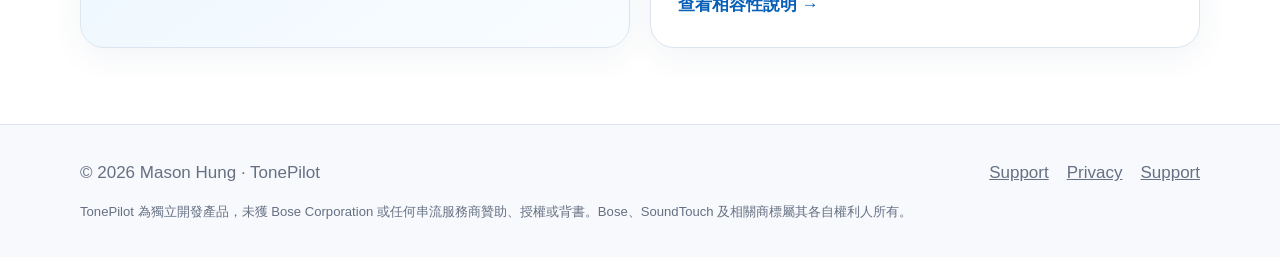
==== commit 6b4a2b08: "Document Siri and Shortcuts setup" ====
--- a/index.html
+++ b/index.html
@@ -54,6 +54,7 @@
           <article class="card"><div class="feature-icon">A/B</div><h3>A/B 音效盲測</h3><p>比較兩組音效、揭曉結果，並可恢復比較前設定，降低反覆調音的負擔。</p></article>
           <article class="card"><div class="feature-icon">70</div><h3>安全音量保護</h3><p>設定一般與夜間音量上限。限制只套用於 TonePilot 發出的音量指令。</p></article>
           <article class="card"><div class="feature-icon">Zz</div><h3>睡眠定時器</h3><p>提供 15、30、60、90 分鐘快捷選項，到時先確認設備狀態再送出待機指令。</p></article>
+          <article class="card"><div class="feature-icon">Siri</div><h3>Siri 與 Apple 捷徑</h3><p>用語音切換電源、靜音、設定安全音量或套用音效場景，也能加入主畫面與控制中心快捷操作。</p><a class="text-link" href="support.html#siri-shortcuts">查看設定方式 →</a></article>
         </div>
       </div>
     </section>
--- a/styles.css
+++ b/styles.css
@@ -24,6 +24,8 @@
 .nav-links { margin-left: auto; display: flex; gap: 23px; }
 .nav-links a { color: var(--muted); text-decoration: none; font-weight: 650; }
 .nav-links a:hover, .nav-links a[aria-current="page"] { color: var(--blue-dark); }
+.language-picker select { max-width: 132px; min-height: 38px; padding: 0 30px 0 11px; border: 1px solid var(--line); border-radius: 11px; color: var(--ink); background: rgba(255,255,255,.84); font: inherit; font-size: .86rem; }
+.sr-only { position: absolute; width: 1px; height: 1px; padding: 0; margin: -1px; overflow: hidden; clip: rect(0,0,0,0); white-space: nowrap; border: 0; }
 .hero { padding: 92px 0 78px; overflow: hidden; background: radial-gradient(circle at 84% 14%, #d9efff 0, transparent 32%), linear-gradient(180deg, #f8fbff 0%, #f4f7fb 100%); }
 .hero-grid { display: grid; grid-template-columns: 1.18fr .82fr; gap: 64px; align-items: center; }
 .eyebrow { color: var(--blue-dark); font-weight: 780; letter-spacing: .04em; }
@@ -92,6 +94,7 @@
   .nav { min-height: 64px; }
   .brand span { display: none; }
   .nav-links { gap: 14px; font-size: .92rem; }
+  .language-picker select { width: 46px; color: transparent; background-position: center; }
   .hero { padding: 56px 0 48px; }
   .hero-grid { grid-template-columns: 1fr; gap: 28px; }
   .hero-product { order: -1; padding: 28px; }
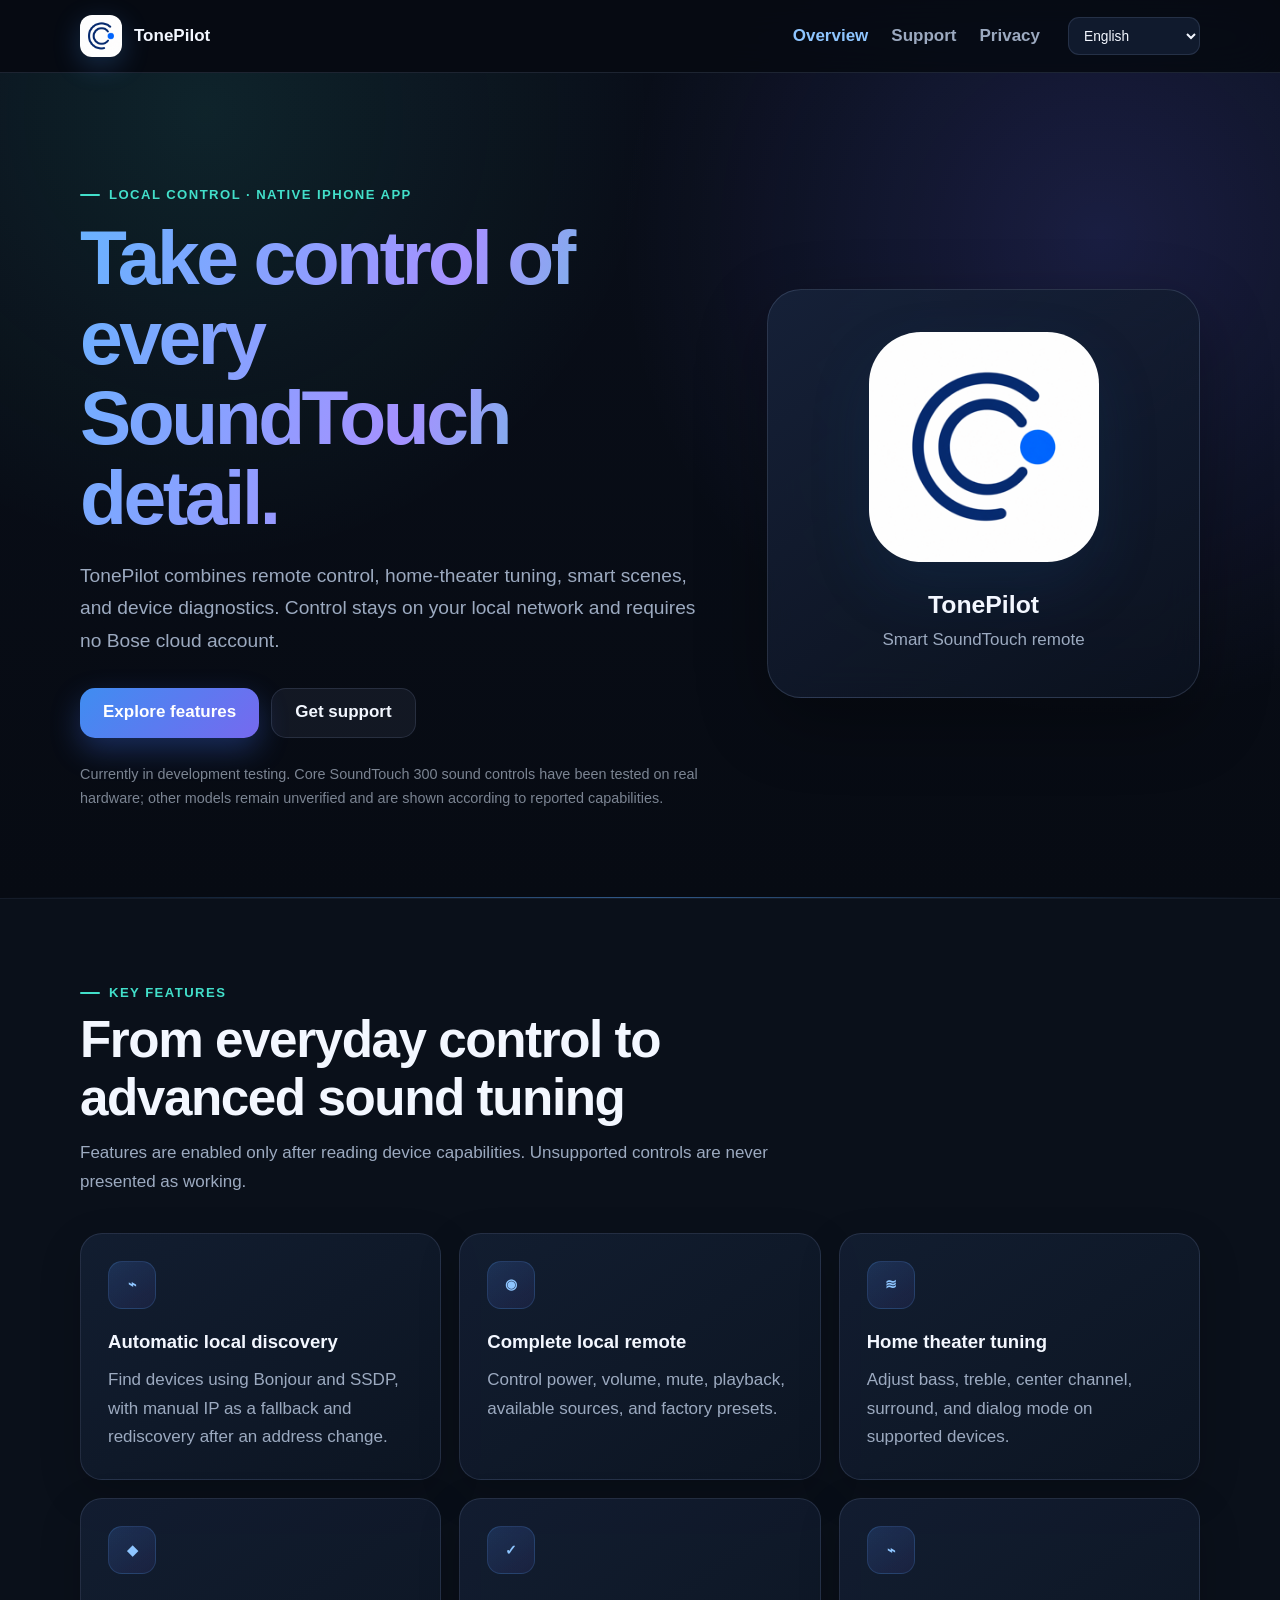
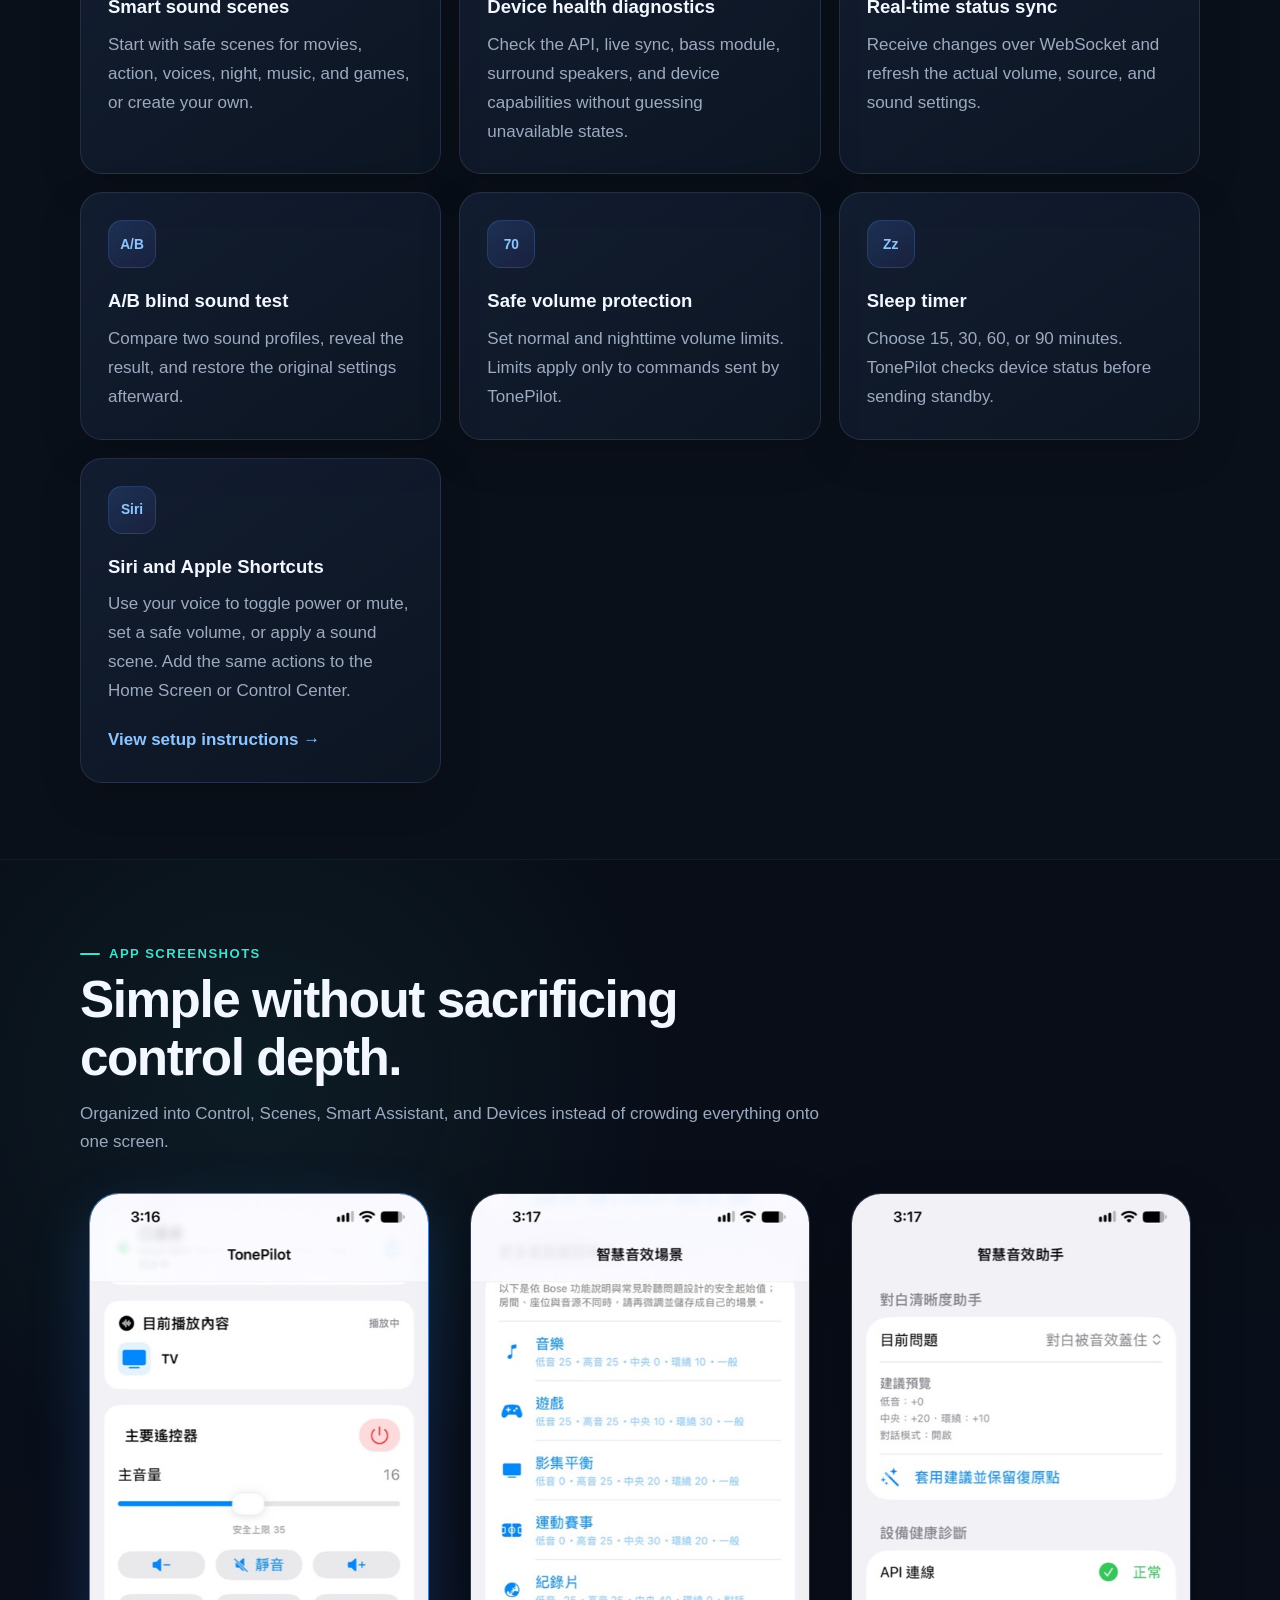
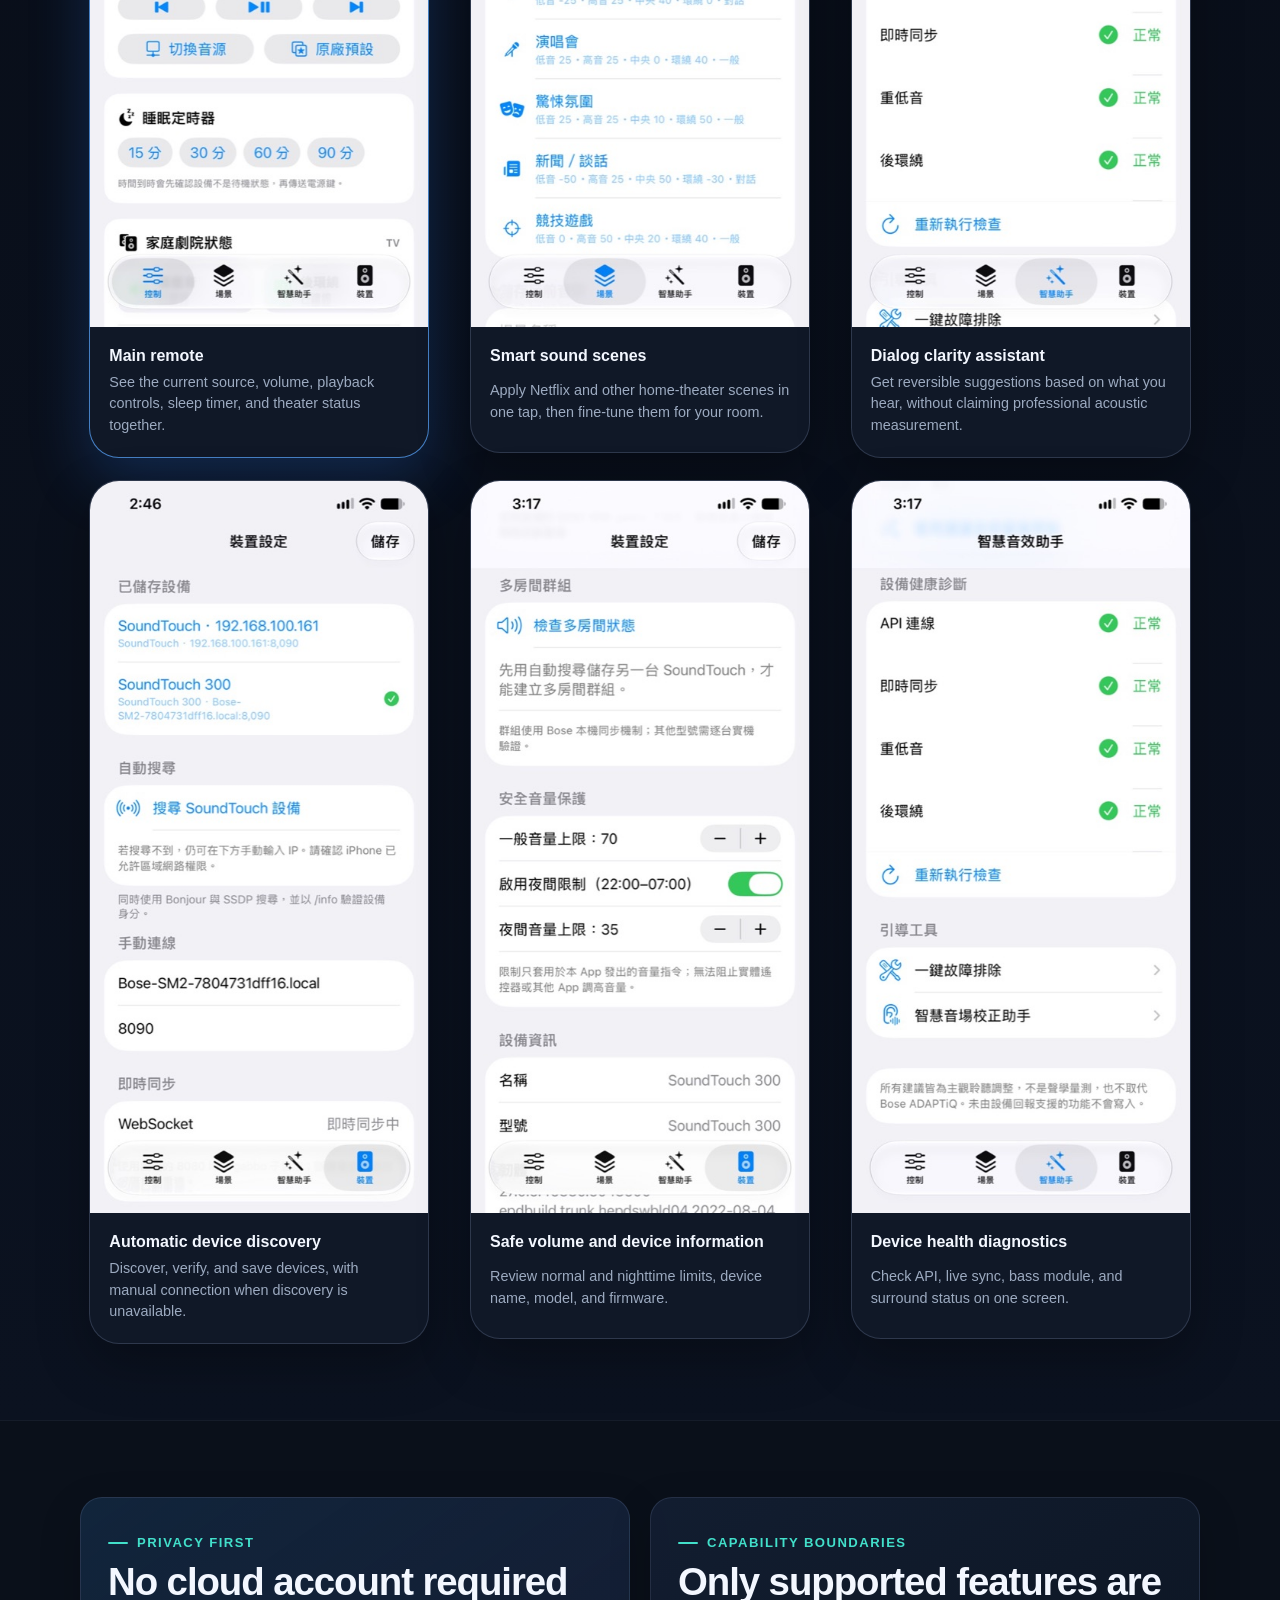
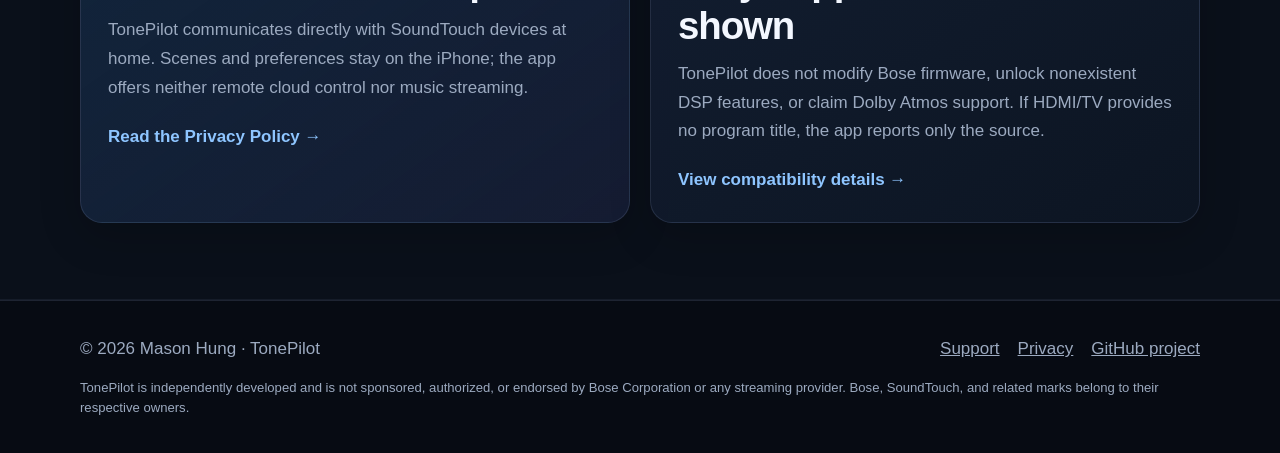
==== commit 3482c20b: "Fix complete multilingual website translations" ====
--- a/index.html
+++ b/index.html
@@ -83,5 +83,6 @@
 
   <footer class="site-footer"><div class="wrap footer-row"><span>© 2026 Mason Hung · TonePilot</span><nav><a href="support.html">客服支援</a><a href="privacy.html">隱私權政策</a><a href="https://github.com/MasonHung8888/tonepilot-support" target="_blank" rel="noopener noreferrer">GitHub 專案</a></nav></div><div class="wrap disclaimer">TonePilot 為獨立開發產品，未獲 Bose Corporation 或任何串流服務商贊助、授權或背書。Bose、SoundTouch 及相關商標屬其各自權利人所有。</div></footer>
 </body>
+<script src="translations.generated.js"></script>
 <script src="i18n.js"></script>
 </html>
--- a/styles.css
+++ b/styles.css
@@ -1,89 +1,96 @@
 :root {
-  color-scheme: light;
-  --blue: #0a84ff;
-  --blue-dark: #075fb8;
-  --ink: #111826;
-  --muted: #657083;
-  --line: #dce5ef;
-  --surface: #fff;
-  --soft: #edf6ff;
-  --page: #f5f7fb;
-  --green: #23a55a;
-  --shadow: 0 20px 56px rgba(22, 62, 104, .12);
+  color-scheme: dark;
+  --blue: #5aa7ff;
+  --blue-dark: #8ec5ff;
+  --violet: #9b8cff;
+  --teal: #42dfca;
+  --ink: #f3f7ff;
+  --muted: #9caac0;
+  --line: rgba(151, 170, 210, .16);
+  --surface: #101827;
+  --surface-raised: #131e32;
+  --soft: rgba(70, 145, 255, .11);
+  --page: #070b13;
+  --green: #39d98a;
+  --shadow: 0 24px 70px rgba(0, 0, 0, .32);
+  --gradient: linear-gradient(110deg, #69b2ff 0%, #a591ff 54%, #45dfca 100%);
 }
 
 * { box-sizing: border-box; }
 html { scroll-behavior: smooth; }
-body { margin: 0; font-family: -apple-system, BlinkMacSystemFont, "SF Pro Text", "PingFang TC", "Noto Sans TC", sans-serif; color: var(--ink); background: var(--page); font-size: 17px; line-height: 1.7; }
+body { margin: 0; font-family: -apple-system, BlinkMacSystemFont, "SF Pro Text", "PingFang TC", "Noto Sans TC", sans-serif; color: var(--ink); background: radial-gradient(circle at 82% 6%, rgba(79, 119, 255, .13), transparent 26rem), var(--page); font-size: 17px; line-height: 1.7; -webkit-font-smoothing: antialiased; }
 a { color: var(--blue-dark); }
 .wrap { width: min(1120px, calc(100% - 40px)); margin: 0 auto; }
-.site-header { position: sticky; top: 0; z-index: 20; border-bottom: 1px solid rgba(220, 229, 239, .84); background: rgba(247, 249, 252, .88); backdrop-filter: blur(18px); }
+.site-header { position: sticky; top: 0; z-index: 20; border-bottom: 1px solid var(--line); background: rgba(7, 11, 19, .78); backdrop-filter: blur(22px) saturate(140%); }
 .nav { min-height: 72px; display: flex; align-items: center; gap: 28px; }
 .brand { display: flex; align-items: center; gap: 12px; text-decoration: none; color: var(--ink); font-weight: 780; }
-.brand img { width: 42px; height: 42px; border-radius: 11px; box-shadow: 0 7px 20px rgba(10, 132, 255, .18); }
+.brand img { width: 42px; height: 42px; border-radius: 12px; box-shadow: 0 8px 28px rgba(77, 154, 255, .24); }
 .nav-links { margin-left: auto; display: flex; gap: 23px; }
 .nav-links a { color: var(--muted); text-decoration: none; font-weight: 650; }
 .nav-links a:hover, .nav-links a[aria-current="page"] { color: var(--blue-dark); }
-.language-picker select { max-width: 132px; min-height: 38px; padding: 0 30px 0 11px; border: 1px solid var(--line); border-radius: 11px; color: var(--ink); background: rgba(255,255,255,.84); font: inherit; font-size: .86rem; }
+.language-picker select { max-width: 132px; min-height: 38px; padding: 0 30px 0 11px; border: 1px solid var(--line); border-radius: 11px; color: var(--ink); background: rgba(18,29,48,.92); font: inherit; font-size: .86rem; }
 .sr-only { position: absolute; width: 1px; height: 1px; padding: 0; margin: -1px; overflow: hidden; clip: rect(0,0,0,0); white-space: nowrap; border: 0; }
-.hero { padding: 92px 0 78px; overflow: hidden; background: radial-gradient(circle at 84% 14%, #d9efff 0, transparent 32%), linear-gradient(180deg, #f8fbff 0%, #f4f7fb 100%); }
+.hero { position: relative; padding: 104px 0 88px; overflow: hidden; background: radial-gradient(circle at 16% 5%, rgba(66, 223, 202, .1), transparent 28rem), radial-gradient(circle at 86% 20%, rgba(103, 104, 255, .18), transparent 30rem), linear-gradient(180deg, #090e19 0%, #070b13 100%); }
+.hero::after { position: absolute; inset: auto 0 0; height: 1px; content: ""; background: linear-gradient(90deg, transparent, rgba(90,167,255,.5), transparent); }
 .hero-grid { display: grid; grid-template-columns: 1.18fr .82fr; gap: 64px; align-items: center; }
-.eyebrow { color: var(--blue-dark); font-weight: 780; letter-spacing: .04em; }
-h1 { margin: 10px 0 20px; max-width: 790px; font-size: clamp(2.55rem, 6vw, 5rem); line-height: 1.07; letter-spacing: -.04em; }
+.eyebrow { display: inline-flex; align-items: center; gap: 9px; color: var(--teal); font-size: .82rem; font-weight: 780; letter-spacing: .11em; text-transform: uppercase; }
+.eyebrow::before { width: 20px; height: 2px; border-radius: 2px; background: currentColor; content: ""; }
+h1 { margin: 12px 0 22px; max-width: 810px; font-size: clamp(2.65rem, 6vw, 5.25rem); line-height: 1.04; letter-spacing: -.045em; background: var(--gradient); -webkit-background-clip: text; background-clip: text; color: transparent; }
 .lead { max-width: 720px; color: var(--muted); font-size: 1.2rem; }
 .actions { display: flex; flex-wrap: wrap; gap: 12px; margin-top: 30px; }
 .button { display: inline-flex; align-items: center; justify-content: center; min-height: 50px; padding: 0 23px; border-radius: 15px; text-decoration: none; font-weight: 740; }
-.button.primary { color: white; background: var(--blue); box-shadow: 0 12px 28px rgba(10, 132, 255, .24); }
-.button.secondary { color: var(--blue-dark); border: 1px solid #b9d8f7; background: var(--surface); }
+.button.primary { color: white; background: linear-gradient(135deg, #3f8df1, #7669ef); box-shadow: 0 12px 30px rgba(66, 119, 255, .3); }
+.button.secondary { color: var(--ink); border: 1px solid var(--line); background: rgba(148, 163, 214, .08); }
 .development-note { max-width: 700px; margin: 24px 0 0; color: #7b8492; font-size: .9rem; }
-.hero-product { display: grid; justify-items: center; gap: 22px; padding: 42px 28px; border: 1px solid rgba(255,255,255,.9); border-radius: 34px; background: rgba(255,255,255,.6); box-shadow: var(--shadow); backdrop-filter: blur(18px); text-align: center; }
+.hero-product { display: grid; justify-items: center; gap: 22px; padding: 42px 28px; border: 1px solid rgba(151,170,210,.2); border-radius: 34px; background: linear-gradient(145deg, rgba(22,34,57,.92), rgba(12,19,32,.78)); box-shadow: var(--shadow); backdrop-filter: blur(18px); text-align: center; }
 .hero-product .app-icon { width: min(230px, 62vw); aspect-ratio: 1; border-radius: 52px; box-shadow: 0 26px 60px rgba(22, 70, 120, .2); }
 .hero-product strong { display: block; font-size: 1.55rem; }
 .hero-product span { display: block; color: var(--muted); }
 .section { padding: 76px 0; }
-.section.white { background: var(--surface); }
-.showcase { background: linear-gradient(180deg, #eef6ff 0%, #f7f9fc 100%); }
+.section.white { border-block: 1px solid rgba(151,170,210,.08); background: rgba(12,18,30,.72); }
+.showcase { background: radial-gradient(circle at 20% 10%, rgba(66,223,202,.07), transparent 26rem), linear-gradient(180deg, #080d17 0%, #0b1220 100%); }
 .section-head { max-width: 760px; margin-bottom: 36px; }
 .section h2, .legal h1 { margin: 6px 0 12px; font-size: clamp(2rem, 4vw, 3.25rem); line-height: 1.14; letter-spacing: -.028em; }
 .section-head p, .page-hero p { color: var(--muted); margin: 0; }
 .features { display: grid; grid-template-columns: repeat(3, 1fr); gap: 18px; }
-.card { padding: 27px; border: 1px solid var(--line); border-radius: 24px; background: var(--surface); box-shadow: 0 9px 32px rgba(30, 70, 110, .06); }
-.feature-icon { display: grid; place-items: center; width: 48px; height: 48px; margin-bottom: 17px; border-radius: 14px; color: var(--blue-dark); background: var(--soft); font-weight: 820; }
+.card { padding: 27px; border: 1px solid var(--line); border-radius: 22px; background: linear-gradient(145deg, rgba(19,30,50,.94), rgba(13,21,35,.94)); box-shadow: 0 14px 42px rgba(0,0,0,.18); }
+.feature-icon { display: grid; place-items: center; width: 48px; height: 48px; margin-bottom: 17px; border: 1px solid rgba(90,167,255,.18); border-radius: 14px; color: var(--blue-dark); background: linear-gradient(145deg, rgba(78,145,255,.18), rgba(118,91,238,.09)); font-size: .86rem; font-weight: 820; }
 .card h3 { margin: 0 0 8px; font-size: 1.16rem; }
 .card p { margin: 0; color: var(--muted); }
 .screens { display: grid; grid-template-columns: repeat(3, minmax(0, 1fr)); gap: 22px; align-items: start; }
-.phone-shot { width: 100%; max-width: 340px; margin: 0 auto; overflow: hidden; border: 1px solid #c9d9e9; border-radius: 30px; background: var(--surface); box-shadow: 0 18px 46px rgba(28, 78, 128, .13); }
+.phone-shot { width: 100%; max-width: 340px; margin: 0 auto; overflow: hidden; border: 1px solid rgba(151,170,210,.22); border-radius: 30px; background: var(--surface); box-shadow: 0 20px 52px rgba(0,0,0,.28); }
 .phone-shot img { display: block; width: 100%; height: auto; background: #f2f2f7; }
 .phone-shot figcaption { display: grid; gap: 4px; min-height: 125px; padding: 17px 19px 20px; color: var(--muted); font-size: .9rem; line-height: 1.5; }
 .phone-shot figcaption strong { color: var(--ink); font-size: 1rem; }
-.phone-shot.featured { border-color: #8fc8ff; box-shadow: 0 22px 54px rgba(10, 132, 255, .2); }
+.phone-shot.featured { border-color: rgba(90,167,255,.72); box-shadow: 0 22px 58px rgba(45,116,224,.25); }
 .split { display: grid; grid-template-columns: 1fr 1fr; gap: 20px; }
 .split .card h2 { font-size: clamp(1.8rem, 3vw, 2.5rem); }
-.emphasis { background: linear-gradient(145deg, #e9f6ff, #f9fcff); }
+.emphasis { background: linear-gradient(145deg, rgba(31,76,122,.35), rgba(22,29,52,.92)); }
 .text-link { display: inline-block; margin-top: 20px; text-decoration: none; font-weight: 740; }
-.page-hero { padding: 68px 0 28px; }
+.page-hero { padding: 78px 0 34px; background: radial-gradient(circle at 15% 10%, rgba(66,223,202,.08), transparent 24rem); }
 .legal { padding: 24px 0 86px; }
-.legal article { max-width: 860px; padding: clamp(24px, 5vw, 54px); border: 1px solid var(--line); border-radius: 28px; background: var(--surface); box-shadow: var(--shadow); }
+.legal article { max-width: 860px; padding: clamp(24px, 5vw, 54px); border: 1px solid var(--line); border-radius: 28px; background: linear-gradient(145deg, rgba(18,28,47,.96), rgba(11,18,30,.96)); box-shadow: var(--shadow); }
 .legal h2 { margin-top: 36px; margin-bottom: 9px; font-size: 1.38rem; }
+.legal h2[id] { scroll-margin-top: 96px; }
 .legal h2:first-child { margin-top: 0; }
-.legal p, .legal li { color: #49566a; }
+.legal p, .legal li { color: #a9b5c8; }
 .legal ul, .legal ol { padding-left: 1.3rem; }
 .checklist li { margin-bottom: 9px; }
 .faq { display: grid; gap: 12px; }
-details { padding: 19px 20px; border: 1px solid var(--line); border-radius: 17px; background: var(--surface); }
+details { padding: 19px 20px; border: 1px solid var(--line); border-radius: 17px; background: rgba(21,32,52,.75); }
 summary { cursor: pointer; font-weight: 740; }
 details p { margin: 10px 0 0; color: var(--muted); }
-code { padding: 2px 6px; border-radius: 6px; background: #edf2f7; }
+code { padding: 2px 6px; border-radius: 6px; background: rgba(137,157,196,.14); }
 .table-wrap { overflow-x: auto; }
 table { width: 100%; border-collapse: collapse; }
 th, td { padding: 14px; border-bottom: 1px solid var(--line); text-align: left; vertical-align: top; }
 th { color: var(--blue-dark); }
 .note { margin: 28px 0 0; padding: 18px 20px; border-left: 4px solid var(--blue); border-radius: 10px; background: var(--soft); }
-.contact-card { margin-top: 30px; padding: 29px; border-radius: 23px; color: white; background: linear-gradient(135deg, #0a84ff, #1751b9); }
+.contact-card { margin-top: 30px; padding: 29px; border: 1px solid rgba(90,167,255,.28); border-radius: 23px; color: white; background: linear-gradient(135deg, #195fa9, #513ea8 72%, #157e75); }
 .contact-card h2 { margin-top: 0; }
 .contact-card p, .contact-card a { color: white; }
 .contact-card a { font-weight: 760; }
-.site-footer { padding: 34px 0; border-top: 1px solid var(--line); color: var(--muted); background: #f7f9fc; }
+.site-footer { padding: 34px 0; border-top: 1px solid var(--line); color: var(--muted); background: #070b13; }
 .footer-row { display: flex; align-items: center; gap: 18px; }
 .footer-row nav { margin-left: auto; display: flex; gap: 18px; }
 .footer-row a { color: var(--muted); }
@@ -115,6 +122,7 @@
 }
 
 @media (prefers-reduced-motion: no-preference) {
-  .button, .card { transition: transform .18s ease, box-shadow .18s ease; }
+  .button, .card, .phone-shot { transition: transform .22s cubic-bezier(.16,1,.3,1), box-shadow .22s ease, border-color .22s ease; }
   .button:hover, .card:hover { transform: translateY(-2px); }
+  .card:hover { border-color: rgba(90,167,255,.34); box-shadow: 0 18px 48px rgba(0,0,0,.28); }
 }
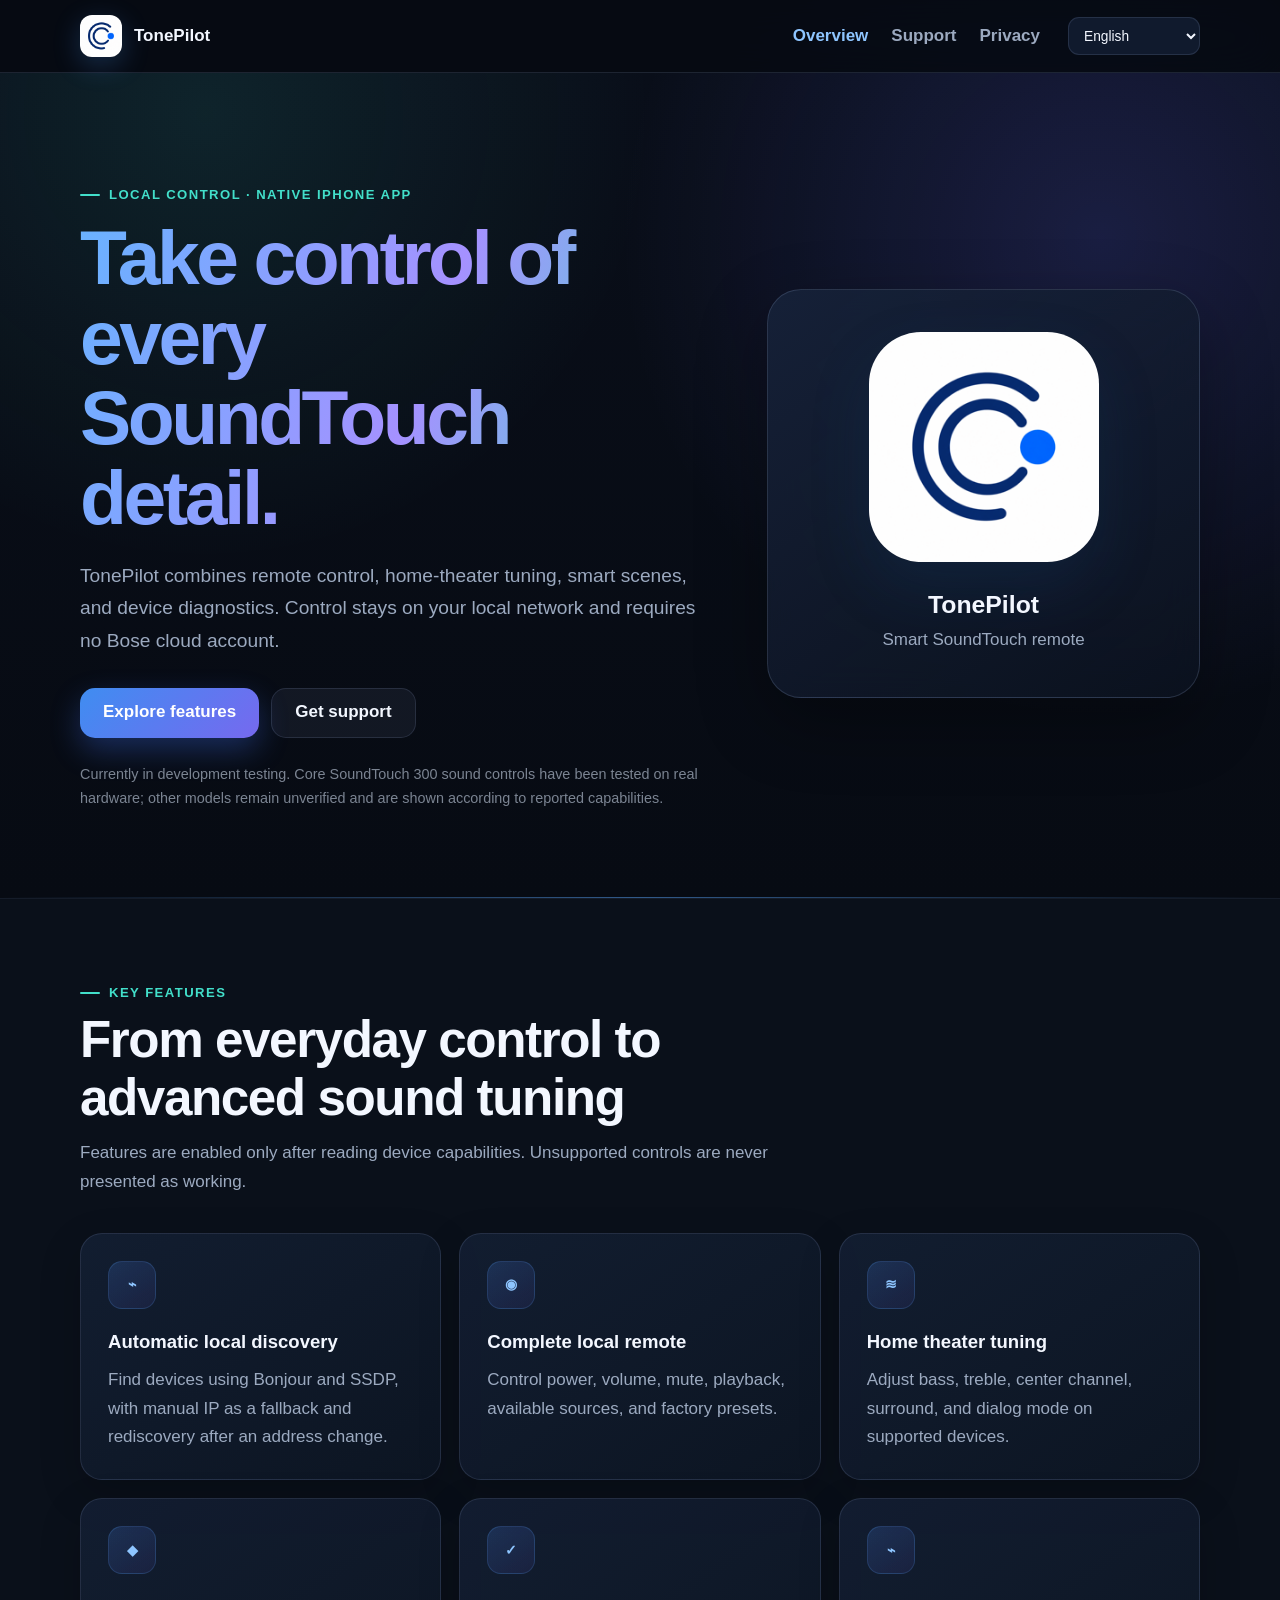
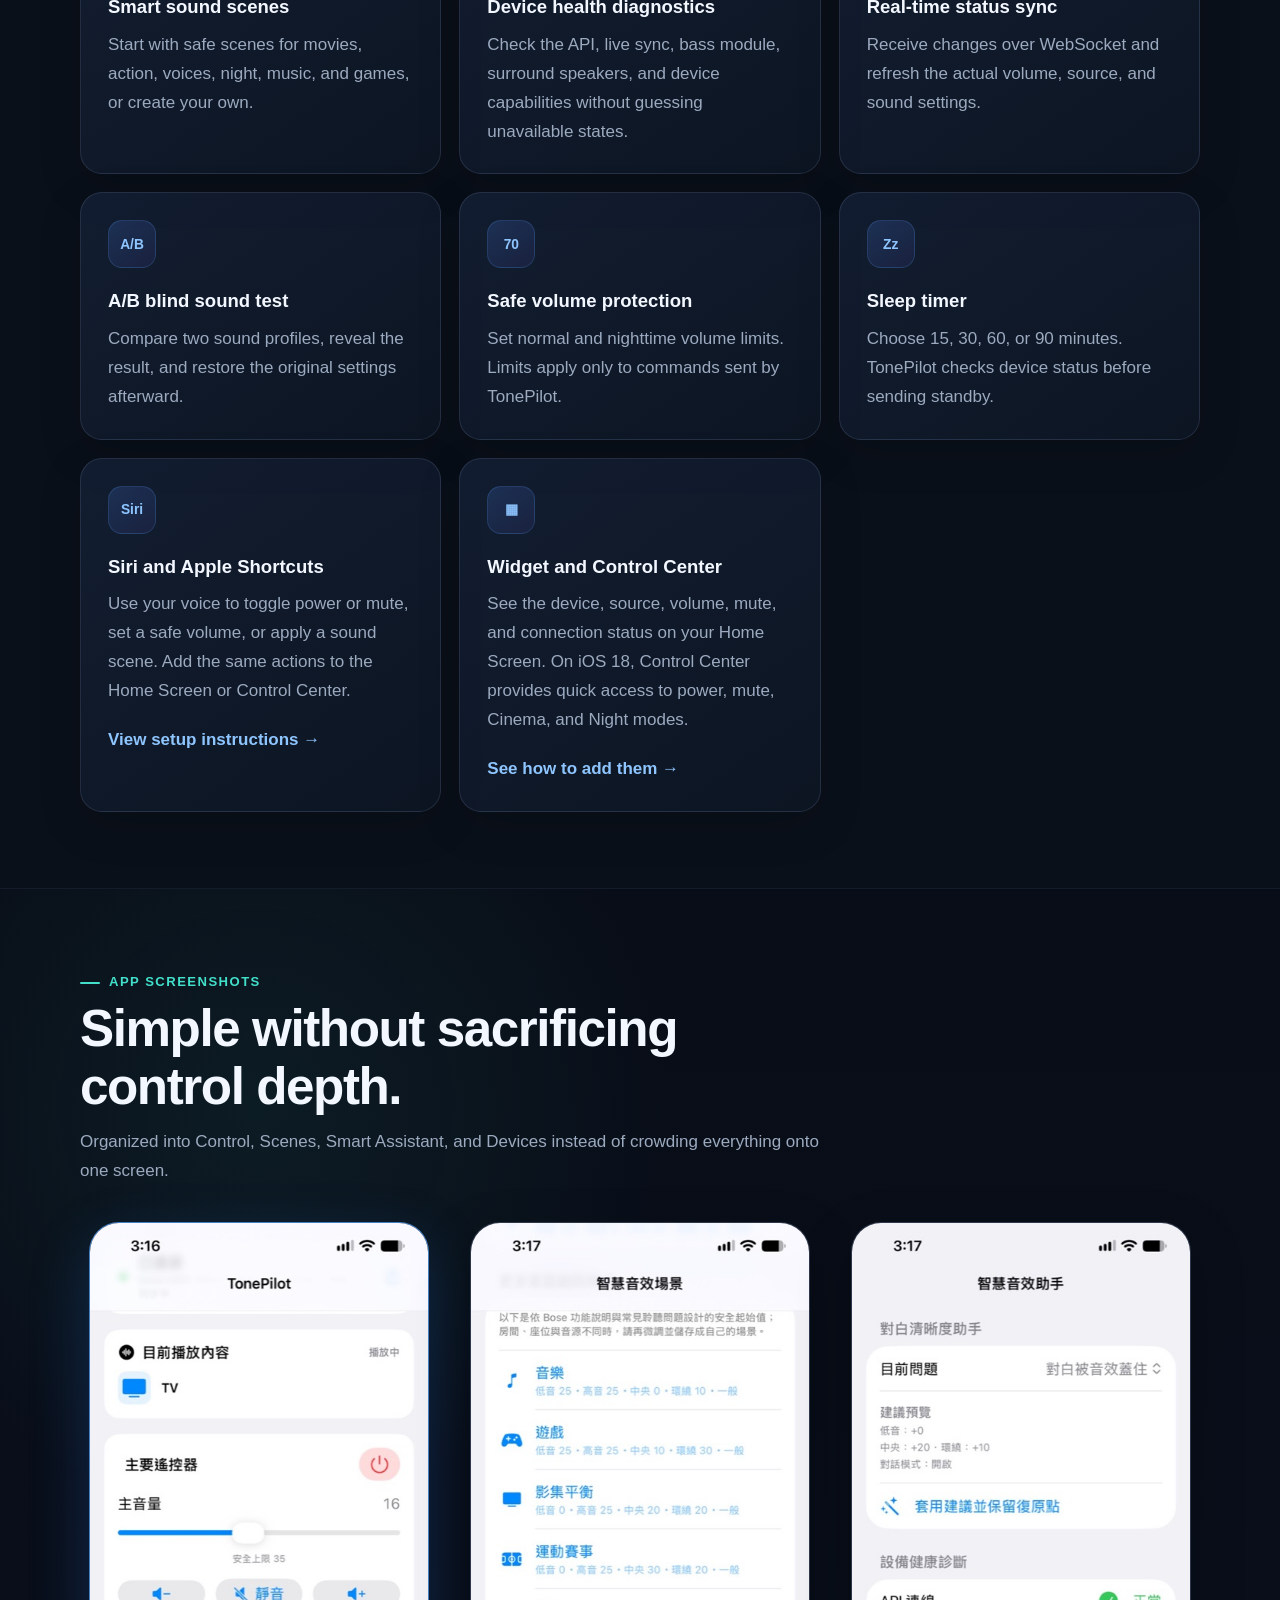
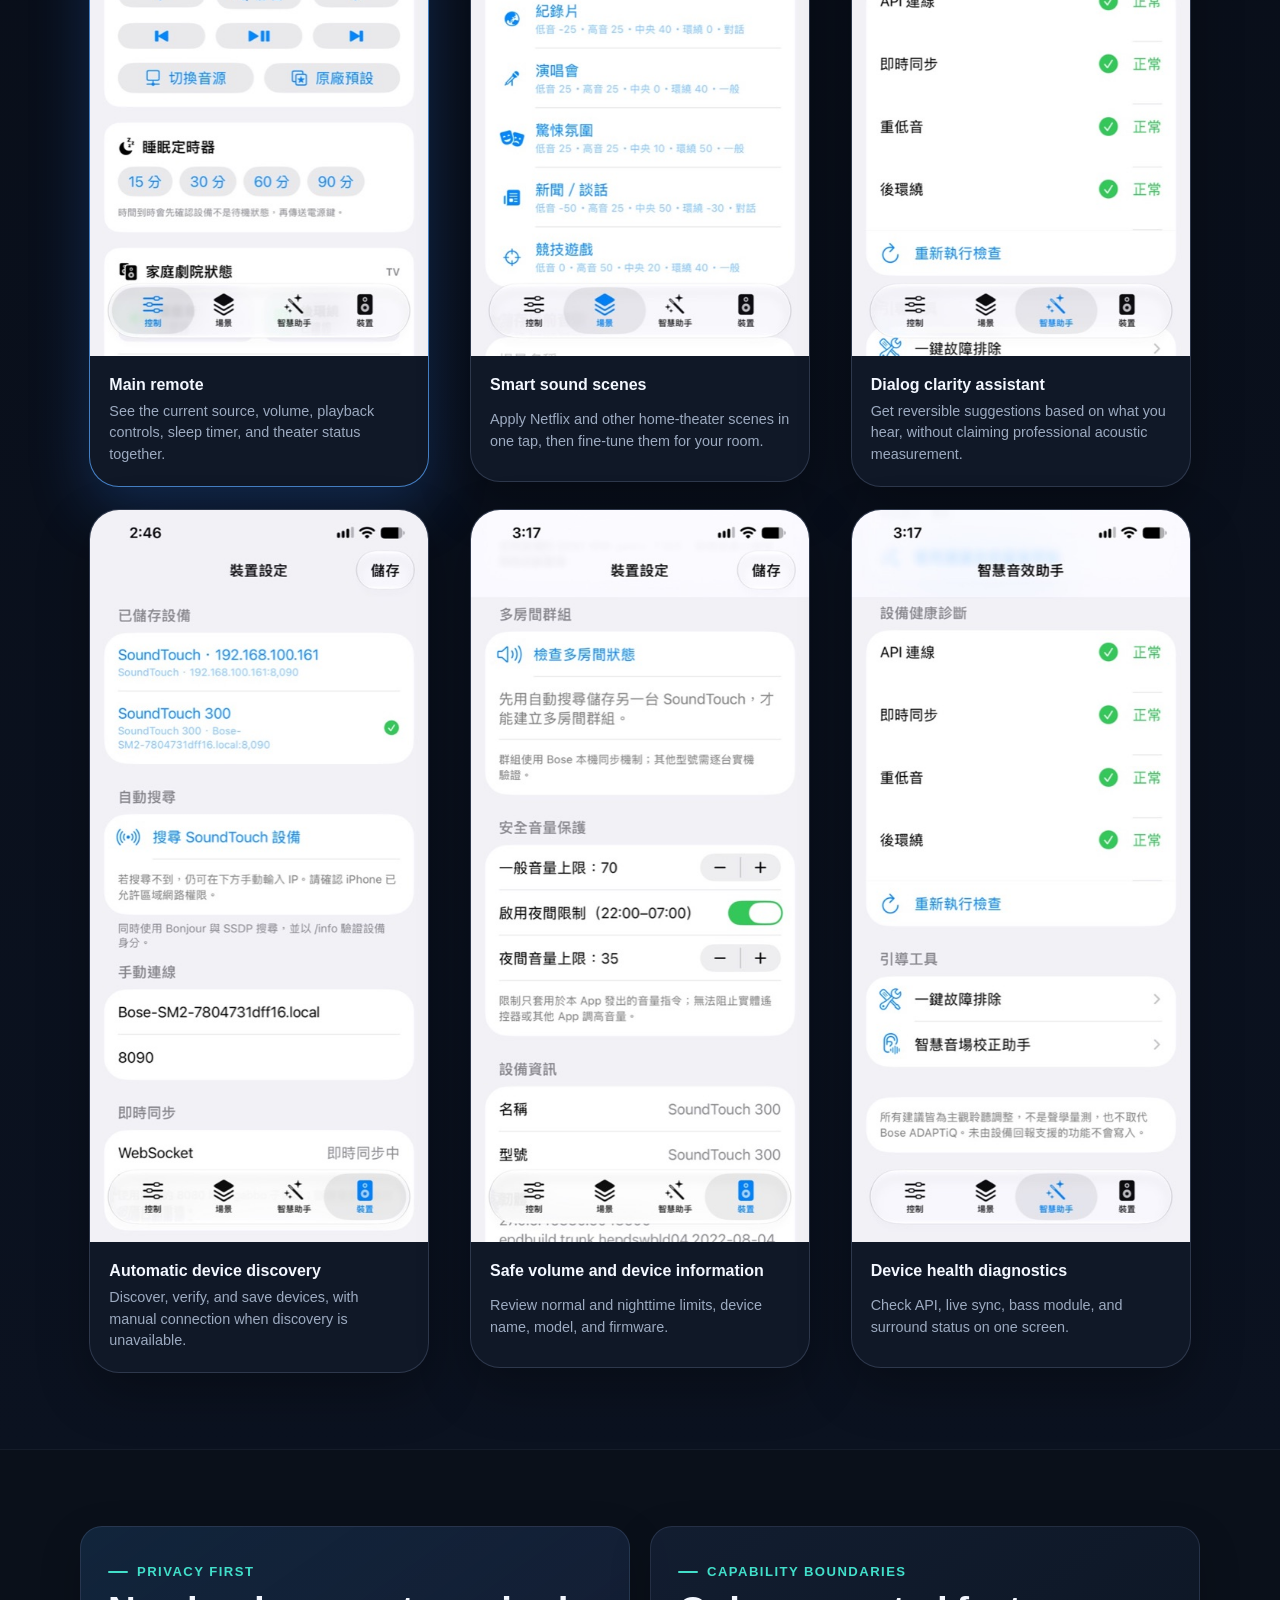
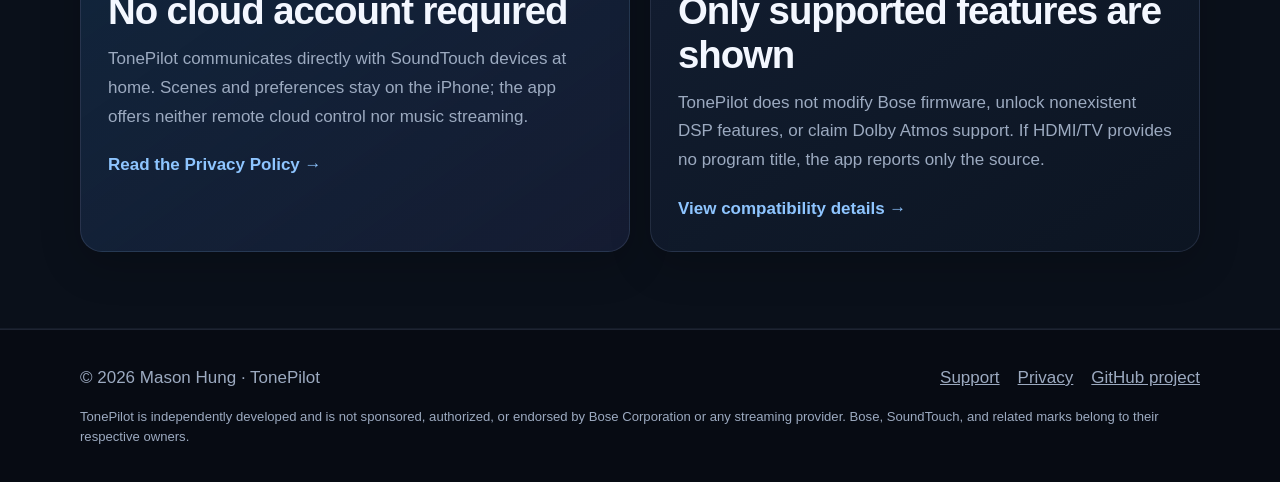
==== commit 25d74aba: "Add Widget and Control Center documentation" ====
--- a/index.html
+++ b/index.html
@@ -55,6 +55,7 @@
           <article class="card"><div class="feature-icon">70</div><h3>安全音量保護</h3><p>設定一般與夜間音量上限。限制只套用於 TonePilot 發出的音量指令。</p></article>
           <article class="card"><div class="feature-icon">Zz</div><h3>睡眠定時器</h3><p>提供 15、30、60、90 分鐘快捷選項，到時先確認設備狀態再送出待機指令。</p></article>
           <article class="card"><div class="feature-icon">Siri</div><h3>Siri 與 Apple 捷徑</h3><p>用語音切換電源、靜音、設定安全音量或套用音效場景，也能加入主畫面與控制中心快捷操作。</p><a class="text-link" href="support.html#siri-shortcuts">查看設定方式 →</a></article>
+          <article class="card"><div class="feature-icon">▦</div><h3>Widget 與控制中心</h3><p>在主畫面查看設備、音源、音量、靜音與連線狀態；iOS 18 控制中心可快速操作電源、靜音、電影及深夜模式。</p><a class="text-link" href="support.html#widgets-controls">查看加入方式 →</a></article>
         </div>
       </div>
     </section>
@@ -83,6 +84,6 @@
 
   <footer class="site-footer"><div class="wrap footer-row"><span>© 2026 Mason Hung · TonePilot</span><nav><a href="support.html">客服支援</a><a href="privacy.html">隱私權政策</a><a href="https://github.com/MasonHung8888/tonepilot-support" target="_blank" rel="noopener noreferrer">GitHub 專案</a></nav></div><div class="wrap disclaimer">TonePilot 為獨立開發產品，未獲 Bose Corporation 或任何串流服務商贊助、授權或背書。Bose、SoundTouch 及相關商標屬其各自權利人所有。</div></footer>
 </body>
-<script src="translations.generated.js"></script>
-<script src="i18n.js"></script>
+<script src="translations.generated.js?v=20261017-3"></script>
+<script src="i18n.js?v=20261017-3"></script>
 </html>
